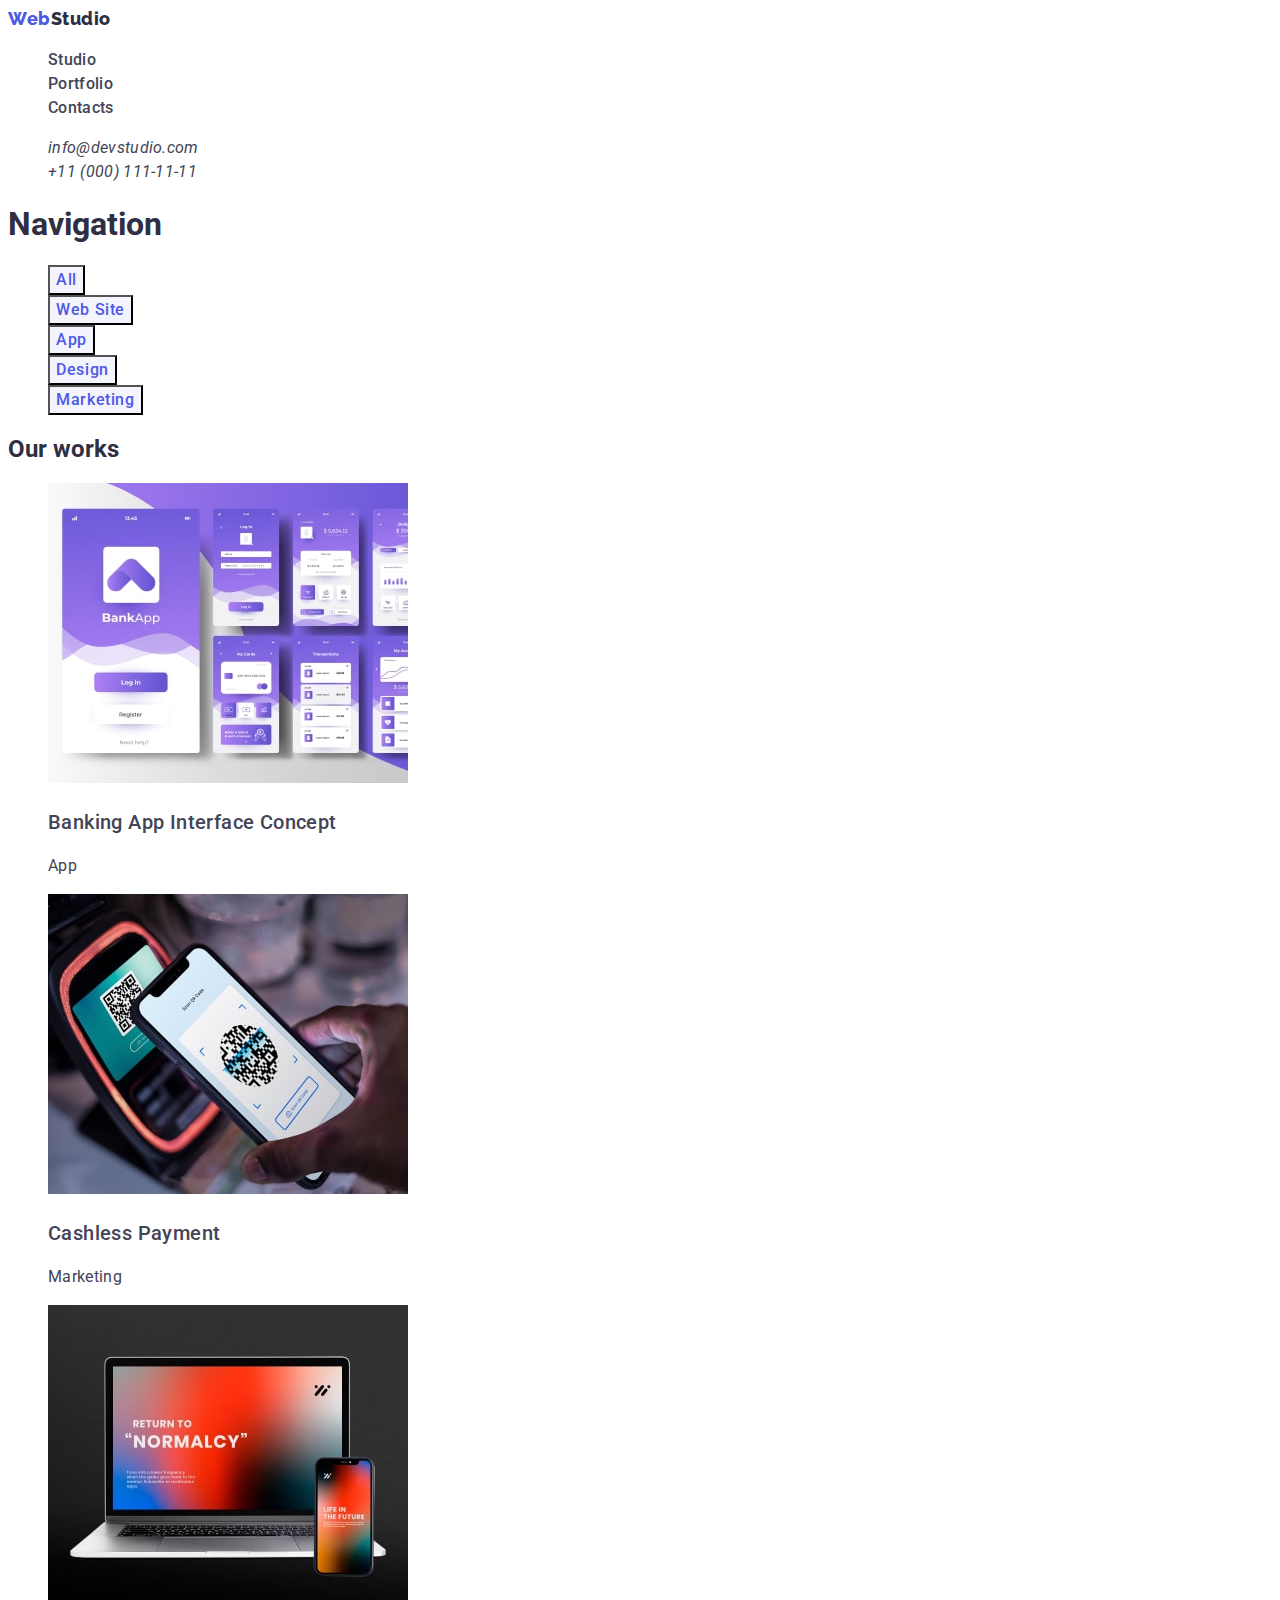
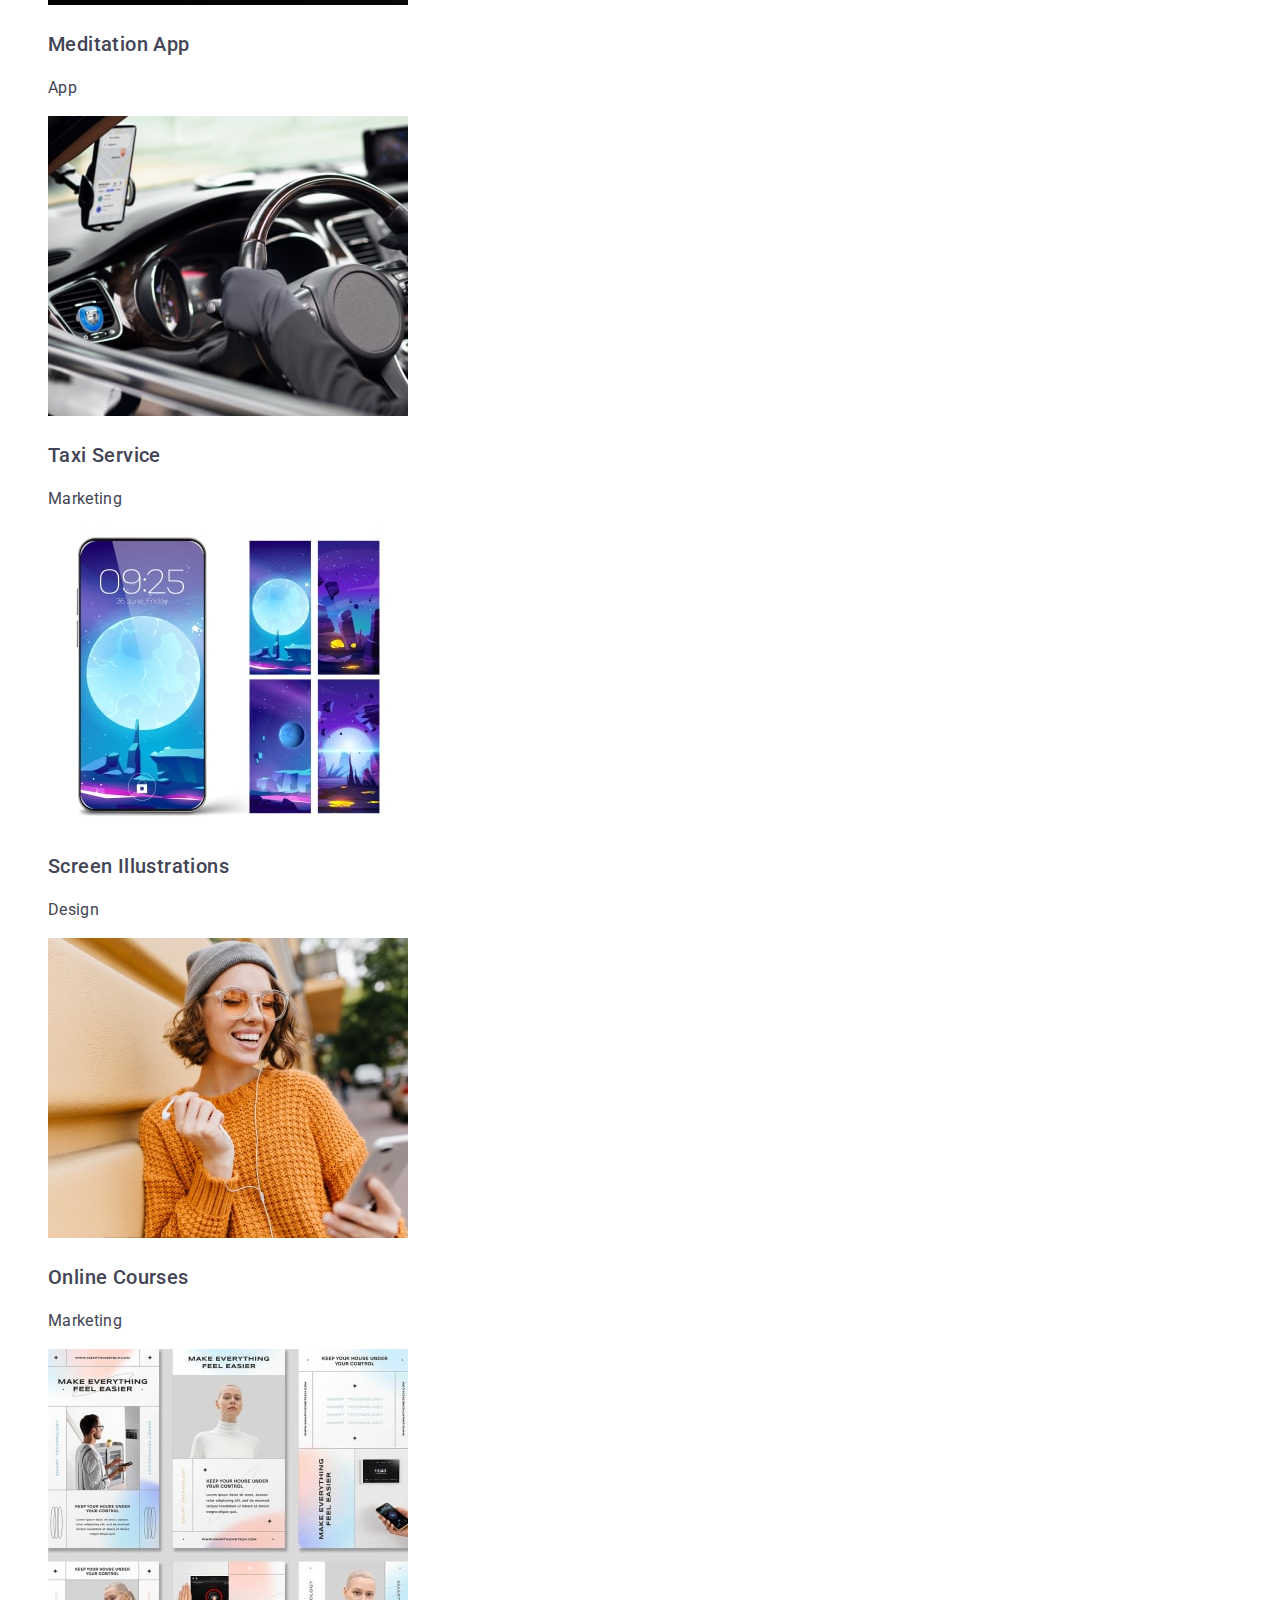
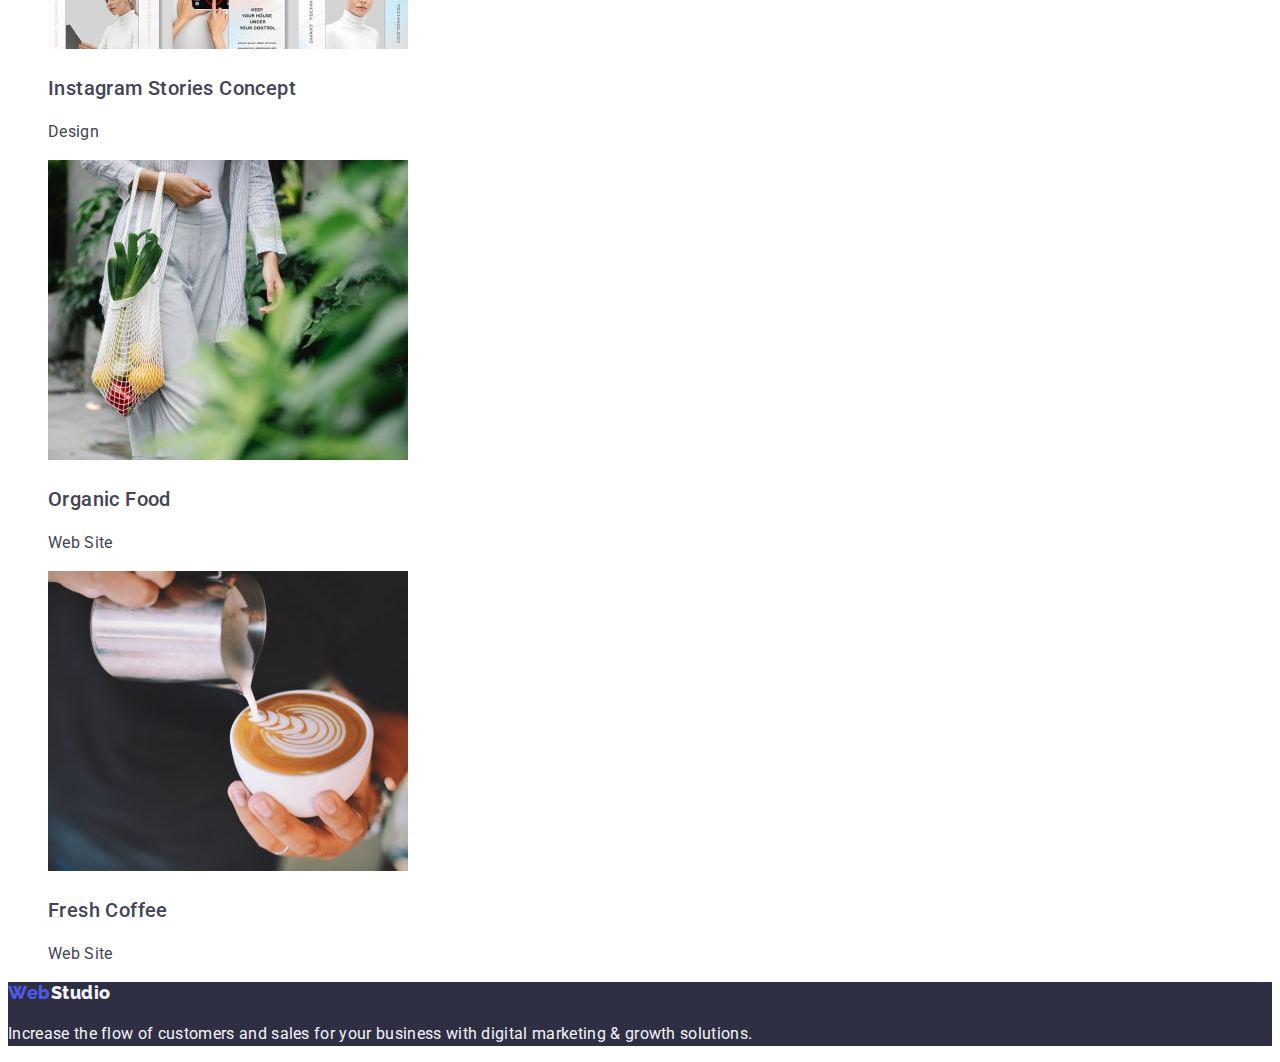
==== portfolio.html @ 4e89dd67 "final" ====
<!DOCTYPE html>
<html lang="en">
  <head>
    <meta charset="UTF-8" />
    <meta http-equiv="X-UA-Compatible" content="IE=edge" />
    <meta name="viewport" content="width=device-width, initial-scale=1.0" />
    <title>Document</title>
    <link rel="preconnect" href="https://fonts.googleapis.com" />
    <link rel="preconnect" href="https://fonts.gstatic.com" crossorigin />
    <link
      href="https://fonts.googleapis.com/css2?family=Raleway:wght@800&family=Roboto:wght@400;500;700;900&display=swap"
      rel="stylesheet"
    />

    <link rel="stylesheet" href="./css/styles.css" />
  </head>
  <body>
    <header class="header">
      <nav class="header-navigation">
        <a href="./index.html" class="link"
          ><span class="logo-web">Web</span
          ><span class="logo-studio">Studio</span></a
        >
        <ul class="header-menu list">
          <li class="menu-item item">
            <a class="menu-link link" href="index.html">Studio</a>
          </li>
          <li class="menu-item item">
            <a class="menu-link link" href="portfolio.html">Portfolio</a>
          </li>
          <li class="menu-item item">
            <a class="menu-link link" href="">Contacts</a>
          </li>
        </ul>
      </nav>
      <address class="header-information">
        <ul class="list">
          <li class="item">
            <a class="contact-link link" href="mailto:info@devstudio.com"
              >info@devstudio.com</a
            >
          </li>
          <li class="item">
            <a class="contact-link link" href="tel:+110001111111"
              >+11 (000) 111-11-11</a
            >
          </li>
        </ul>
      </address>
    </header>
    <main>
      <section class="heading">
        <h1 class="navigation-title">Navigation</h1>
        <ul class="navigation-list list">
          <li class="navigation-item item">
            <button type="button" class="button">All</button>
          </li>
          <li class="navigation-item item">
            <button type="button" class="button">Web Site</button>
          </li>
          <li class="navigation-item item">
            <button type="button" class="button">App</button>
          </li>
          <li class="navigation-item item">
            <button type="button" class="button">Design</button>
          </li>
          <li class="navigation-item item">
            <button type="button" class="button">Marketing</button>
          </li>
        </ul>
        <h2>Our works</h2>
        <ul class="navigation-list list">
          <li class="item">
            <a href="#" class="link">
              <img
                src="./images/portfolio1.jpg"
                alt="portfolio"
                width="360"
                height="300"
              />
              <h3 class="navigation-subtitle subtitle">
                Banking App Interface Concept
              </h3>
              <p class="navigation-text text">App</p>
            </a>
          </li>
          <li class="item">
            <a href="#" class="link"
              ><img
                src="./images/portfolio2.jpg"
                alt="portfolio"
                width="360"
                height="300"
              />
              <h3 class="navigation-subtitle subtitle">Cashless Payment</h3>
              <p class="navigation-text text">Marketing</p></a
            >
          </li>
          <li class="item">
            <a class="link" href="#"
              ><img
                src="./images/portfolio3.jpg"
                alt="portfolio"
                width="360"
                height="300"
              />
              <h3 class="navigation-subtitle subtitle">Meditation App</h3>
              <p class="navigation-text text">App</p></a
            >
          </li>
          <li class="item">
            <a href="#" class="link"
              ><img
                src="./images/portfolio4.jpg"
                alt="portfolio"
                width="360"
                height="300"
              />
              <h3 class="navigation-subtitle subtitle">Taxi Service</h3>
              <p class="navigation-text text">Marketing</p></a
            >
          </li>
          <li class="item">
            <a href="#" class="link"
              ><img
                src="./images/portfolio5.jpg"
                alt="portfolio"
                width="360"
                height="300"
              />
              <h3 class="navigation-subtitle subtitle">Screen Illustrations</h3>
              <p class="navigation-text text">Design</p></a
            >
          </li>
          <li class="item">
            <a href="#" class="link"
              ><img
                src="./images/portfolio6.jpg"
                alt="portfolio"
                width="360"
                height="300"
              />
              <h3 class="navigation-subtitle subtitle">Online Courses</h3>
              <p class="navigation-text text">Marketing</p></a
            >
          </li>
          <li class="item">
            <a href="#" class="link"
              ><img
                src="./images/portfolio7.jpg"
                alt="portfolio"
                width="360"
                height="300"
              />
              <h3 class="navigation-subtitle subtitle">
                Instagram Stories Concept
              </h3>
              <p class="navigation-text text">Design</p></a
            >
          </li>
          <li class="item">
            <a href="#" class="link"
              ><img
                src="./images/portfolio8.jpg"
                alt="portfolio"
                width="360"
                height="300"
              />
              <h3 class="navigation-subtitle subtitle">Organic Food</h3>
              <p class="navigation-text text">Web Site</p></a
            >
          </li>
          <li class="item">
            <a href="#" class="link"
              ><img
                src="./images/portfolio9.jpg"
                alt="portfolio"
                width="360"
                height="300"
              />
              <h3 class="navigation-subtitle subtitle">Fresh Coffee</h3>
              <p class="navigation-text text">Web Site</p></a
            >
          </li>
        </ul>
      </section>
    </main>
    <footer class="footer">
      <a href="./index.html" class="link"
        ><span class="logo-web">Web</span
        ><span class="logo-studio studio">Studio</span></a
      >
      <p class="footer-text text">
        Increase the flow of customers and sales for your business with digital
        marketing & growth solutions.
      </p>
    </footer>
  </body>
</html>
---- css/styles.css ----
:root {
  --primary-brand: #4d5ae5;
  --pressed-state: #404bbf;
  --dark: #2e2f42;
  --success: #31d0aa;
  --text: #434455;
  --subtle-text: #8e8f99;
  --accent: #e7e9fc;
  --light: #f4f4fd;
  --modal-overlay: rgba(46, 47, 66, 0.4);
  --hero-background: rgba(46, 47, 66, 0.7);
  --white-background: #ffffff;
  --modal-background: #fcfcfc;
}

.list {
  list-style: none;
}

.link {
  line-height: 1.5;
  letter-spacing: 0.02em;
  color: var(--text);
  text-decoration: none;
}

/*------------------ body -------------*/
body {
  font-family: "Roboto", "Helvetica Neue", "Verdana", "Tahoma", sans-serif;
  font-size: 16px;
  color: var(--dark);
}

/*------------------ HEADER -------------*/

.logo-web {
  font-family: "Raleway";
  font-weight: 800;
  font-size: 18px;
  line-height: 1.17;
  letter-spacing: 0.03em;
  text-decoration: none;
  color: var(--primary-brand);
}
.logo-studio {
  font-family: "Raleway";
  font-weight: 800;
  font-size: 18px;
  line-height: 1.17;
  letter-spacing: 0.03em;
  text-decoration: none;
  color: var(--dark);
}
.menu-link {
  font-weight: 500;
  line-height: 1.5;
  letter-spacing: 0.02em;
}

.menu-link:hover,
.menu-link:focus,
.contact-link:hover,
.contact-link:focus {
  color: var(--pressed-state);
}

/*---------------- hero -----------------*/
.hero {
  background: var(--dark);
}

.hero-title {
  font-weight: 700;
  font-size: 56px;
  line-height: 1.07;
  text-align: center;
  letter-spacing: 0.02em;
  color: var(--white-background);
}
.hero-button {
  font-family: inherit;
  font-style: normal;
  font-weight: 500;
  font-size: 16px;
  line-height: 1.5;
  letter-spacing: 0.04em;
  color: var(--white-background);
  background: var(--primary-brand);
  cursor: pointer;
}
/* title */
.title {
  font-weight: 700;
  font-size: 36px;
  line-height: 1.11;
  text-align: center;
  letter-spacing: 0.02em;
  text-transform: capitalize;
}

/* subtitle */
.subtitle {
  font-weight: 500;
  font-size: 20px;
  line-height: 1.2;
  letter-spacing: 0.02em;
}
.text {
  line-height: 1.5;
  letter-spacing: 0.02em;
  color: var(--text);
}

/* -------------------Our-Team--------------- */
.team {
  background: var(--light);
}

/* ---------------Button--------------------- */
.button {
  font-family: inherit;
  font-style: normal;
  font-weight: 500;
  font-size: 16px;
  line-height: 1.5;
  align-items: center;
  text-align: center;
  letter-spacing: 0.04em;
  color: #4d5ae5;
  background: var(--light);
  cursor: pointer;
}

.button:hover,
.button:focus {
  color: var(--white-background);
  background: var(--pressed-state);
}

/* -------------Footer------------------------- */
.footer {
  background: var(--dark);
}
.studio {
  color: var(--light);
}
.footer-text {
  color: var(--light);
}
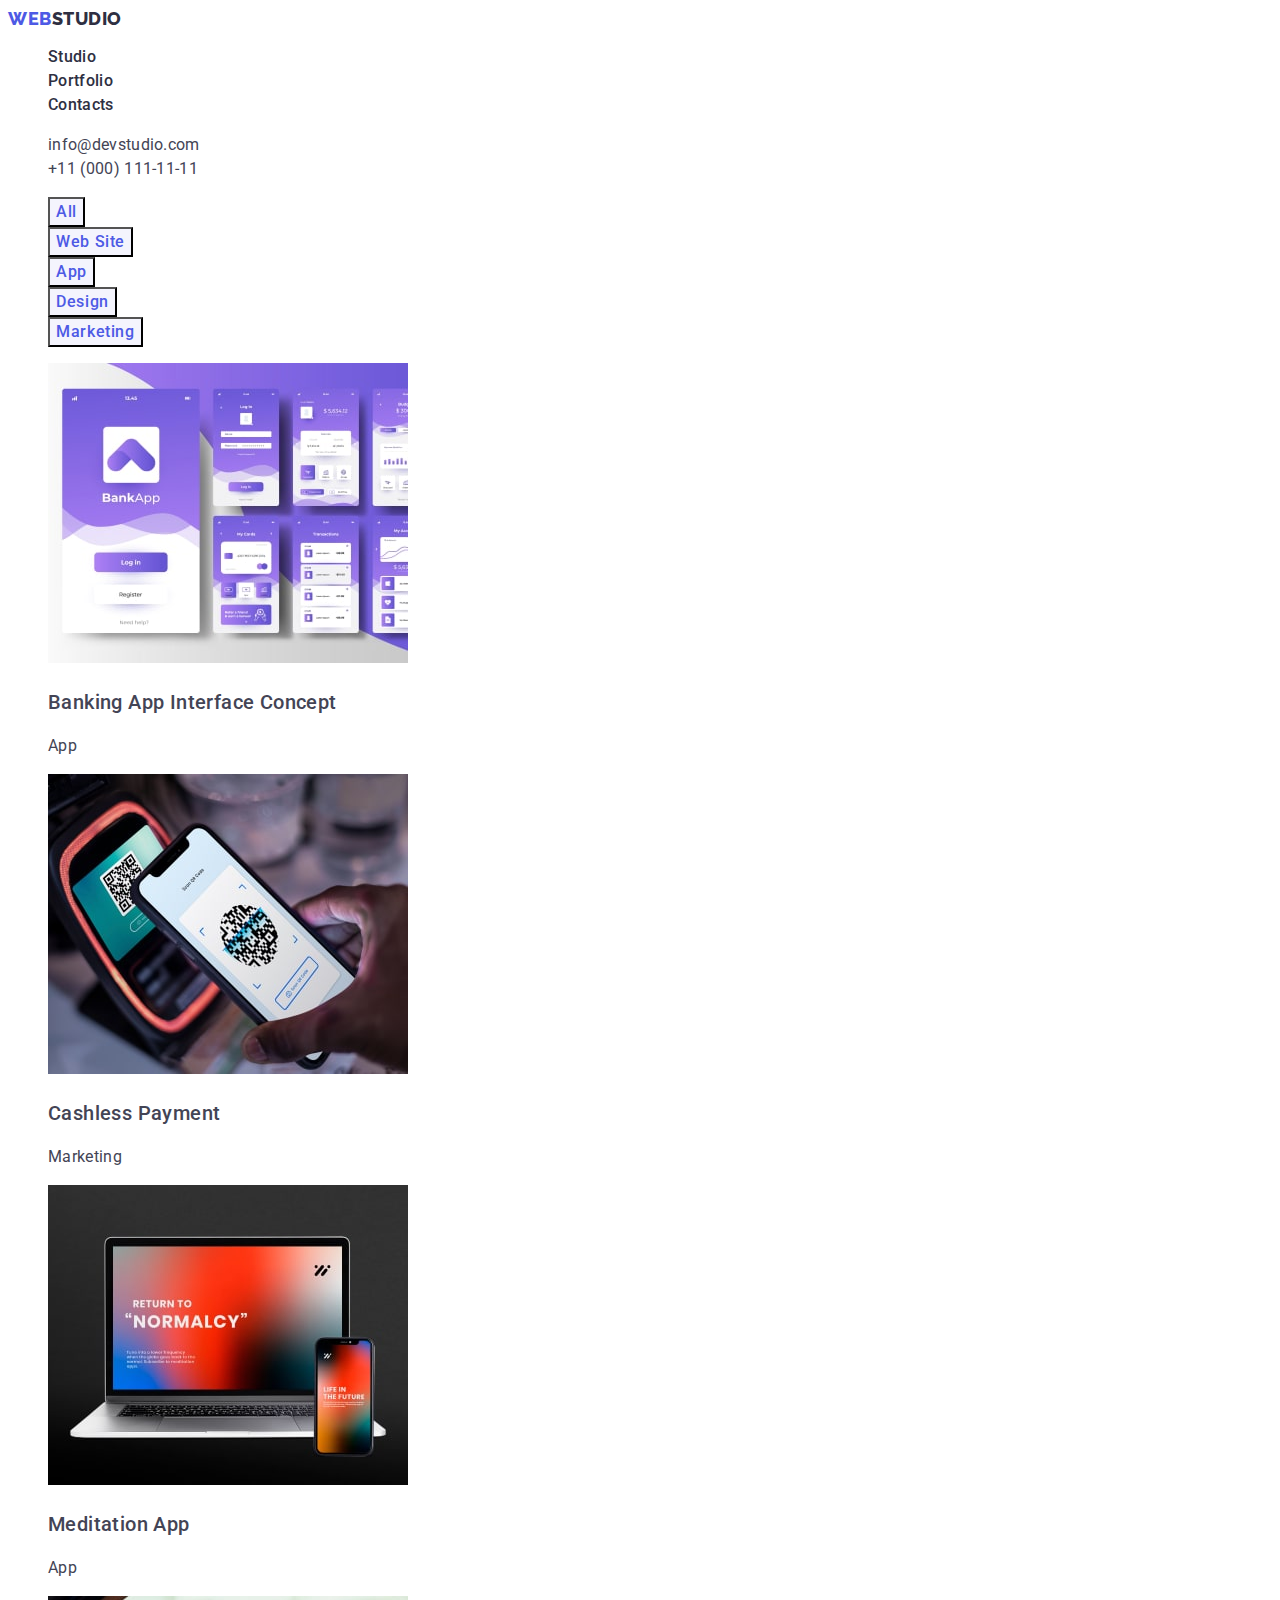
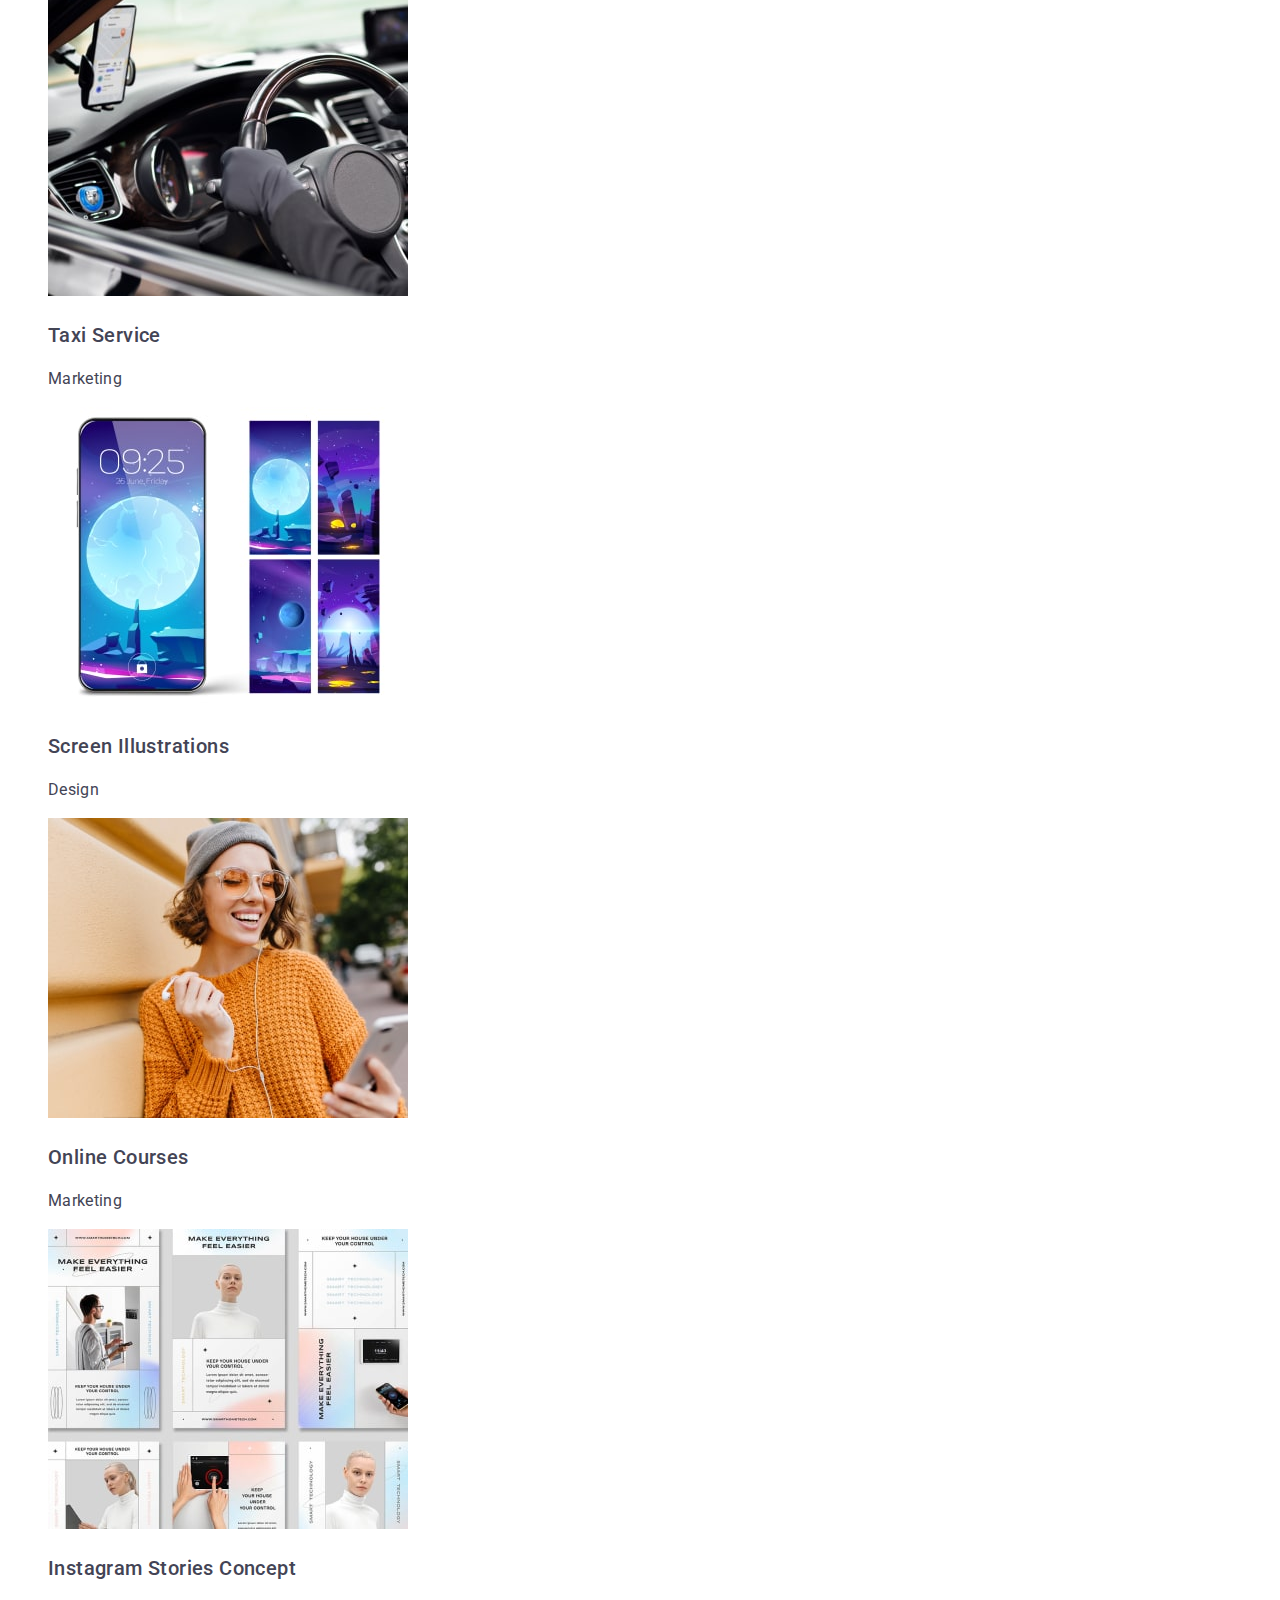
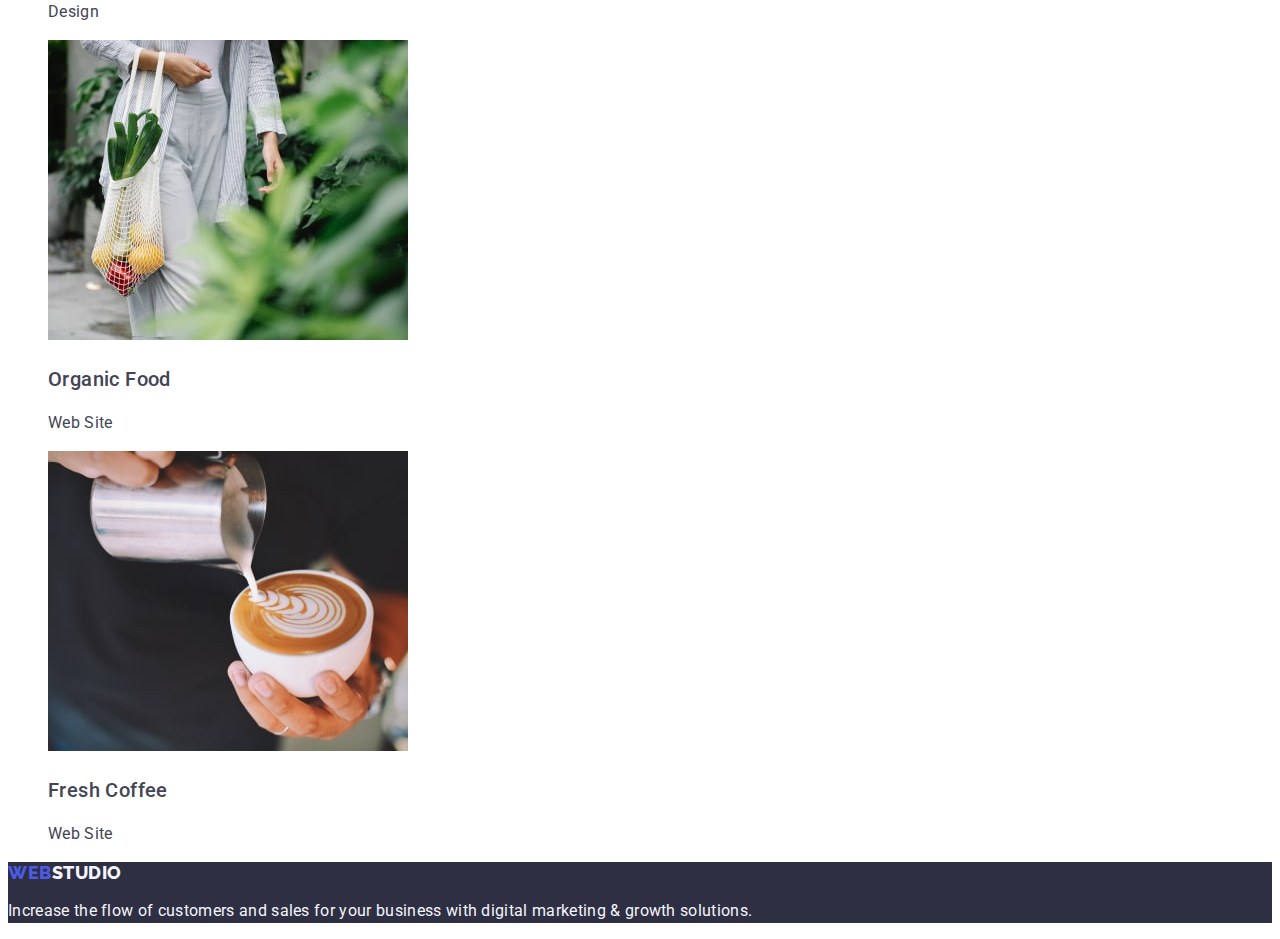
==== commit 462c48d4: "after review" ====
--- a/portfolio.html
+++ b/portfolio.html
@@ -17,16 +17,15 @@
   <body>
     <header class="header">
       <nav class="header-navigation">
-        <a href="./index.html" class="link"
-          ><span class="logo-web">Web</span
-          ><span class="logo-studio">Studio</span></a
+        <a class="logo-web link" href="./index.html"
+          >Web<span class="logo-studio">Studio</span></a
         >
         <ul class="header-menu list">
           <li class="menu-item item">
-            <a class="menu-link link" href="index.html">Studio</a>
+            <a class="menu-link link" href="./index.html">Studio</a>
           </li>
           <li class="menu-item item">
-            <a class="menu-link link" href="portfolio.html">Portfolio</a>
+            <a class="menu-link link" href="./portfolio.html">Portfolio</a>
           </li>
           <li class="menu-item item">
             <a class="menu-link link" href="">Contacts</a>
@@ -50,26 +49,31 @@
     </header>
     <main>
       <section class="heading">
-        <h1 class="navigation-title">Navigation</h1>
-        <ul class="navigation-list list">
-          <li class="navigation-item item">
-            <button type="button" class="button">All</button>
-          </li>
-          <li class="navigation-item item">
-            <button type="button" class="button">Web Site</button>
-          </li>
-          <li class="navigation-item item">
-            <button type="button" class="button">App</button>
-          </li>
-          <li class="navigation-item item">
-            <button type="button" class="button">Design</button>
-          </li>
-          <li class="navigation-item item">
-            <button type="button" class="button">Marketing</button>
-          </li>
-        </ul>
-        <h2>Our works</h2>
-        <ul class="navigation-list list">
+        <h1 hidden class="portfolio-title">Navigation</h1>
+        <ul class="portfolio-list list">
+          <li class="portfolio-item item">
+            <button type="button" class="portfolio-button button">All</button>
+          </li>
+          <li class="portfolio-item item">
+            <button type="button" class="portfolio-button button">
+              Web Site
+            </button>
+          </li>
+          <li class="portfolio-item item">
+            <button type="button" class="portfolio-button button">App</button>
+          </li>
+          <li class="portfolio-item item">
+            <button type="button" class="portfolio-button button">
+              Design
+            </button>
+          </li>
+          <li class="portfolio-item item">
+            <button type="button" class="portfolio-button button">
+              Marketing
+            </button>
+          </li>
+        </ul>
+        <ul class="portfolio-list list">
           <li class="item">
             <a href="#" class="link">
               <img
@@ -78,10 +82,10 @@
                 width="360"
                 height="300"
               />
-              <h3 class="navigation-subtitle subtitle">
+              <h3 class="portfolio-subtitle subtitle">
                 Banking App Interface Concept
               </h3>
-              <p class="navigation-text text">App</p>
+              <p class="portfolio-text text">App</p>
             </a>
           </li>
           <li class="item">
@@ -92,8 +96,8 @@
                 width="360"
                 height="300"
               />
-              <h3 class="navigation-subtitle subtitle">Cashless Payment</h3>
-              <p class="navigation-text text">Marketing</p></a
+              <h3 class="portfolio-subtitle subtitle">Cashless Payment</h3>
+              <p class="portfolio-text text">Marketing</p></a
             >
           </li>
           <li class="item">
@@ -104,8 +108,8 @@
                 width="360"
                 height="300"
               />
-              <h3 class="navigation-subtitle subtitle">Meditation App</h3>
-              <p class="navigation-text text">App</p></a
+              <h3 class="portfolio-subtitle subtitle">Meditation App</h3>
+              <p class="portfolio-text text">App</p></a
             >
           </li>
           <li class="item">
@@ -116,8 +120,8 @@
                 width="360"
                 height="300"
               />
-              <h3 class="navigation-subtitle subtitle">Taxi Service</h3>
-              <p class="navigation-text text">Marketing</p></a
+              <h3 class="portfolio-subtitle subtitle">Taxi Service</h3>
+              <p class="portfolio-text text">Marketing</p></a
             >
           </li>
           <li class="item">
@@ -128,8 +132,8 @@
                 width="360"
                 height="300"
               />
-              <h3 class="navigation-subtitle subtitle">Screen Illustrations</h3>
-              <p class="navigation-text text">Design</p></a
+              <h3 class="portfolio-subtitle subtitle">Screen Illustrations</h3>
+              <p class="portfolio-text text">Design</p></a
             >
           </li>
           <li class="item">
@@ -140,8 +144,8 @@
                 width="360"
                 height="300"
               />
-              <h3 class="navigation-subtitle subtitle">Online Courses</h3>
-              <p class="navigation-text text">Marketing</p></a
+              <h3 class="portfolio-subtitle subtitle">Online Courses</h3>
+              <p class="portfolio-text text">Marketing</p></a
             >
           </li>
           <li class="item">
@@ -152,10 +156,10 @@
                 width="360"
                 height="300"
               />
-              <h3 class="navigation-subtitle subtitle">
+              <h3 class="portfolio-subtitle subtitle">
                 Instagram Stories Concept
               </h3>
-              <p class="navigation-text text">Design</p></a
+              <p class="portfolio-text text">Design</p></a
             >
           </li>
           <li class="item">
@@ -166,8 +170,8 @@
                 width="360"
                 height="300"
               />
-              <h3 class="navigation-subtitle subtitle">Organic Food</h3>
-              <p class="navigation-text text">Web Site</p></a
+              <h3 class="portfolio-subtitle subtitle">Organic Food</h3>
+              <p class="portfolio-text text">Web Site</p></a
             >
           </li>
           <li class="item">
@@ -178,17 +182,16 @@
                 width="360"
                 height="300"
               />
-              <h3 class="navigation-subtitle subtitle">Fresh Coffee</h3>
-              <p class="navigation-text text">Web Site</p></a
+              <h3 class="portfolio-subtitle subtitle">Fresh Coffee</h3>
+              <p class="portfolio-text text">Web Site</p></a
             >
           </li>
         </ul>
       </section>
     </main>
     <footer class="footer">
-      <a href="./index.html" class="link"
-        ><span class="logo-web">Web</span
-        ><span class="logo-studio studio">Studio</span></a
+      <a class="logo-web link" href="./index.html"
+        >Web<span class="logo-studio studio">Studio</span></a
       >
       <p class="footer-text text">
         Increase the flow of customers and sales for your business with digital
--- a/css/styles.css
+++ b/css/styles.css
@@ -26,35 +26,35 @@
 
 /*------------------ body -------------*/
 body {
-  font-family: "Roboto", "Helvetica Neue", "Verdana", "Tahoma", sans-serif;
+  font-family: "Roboto", sans-serif;
   font-size: 16px;
-  color: var(--dark);
+  color: var(--text);
+  background-color: var(--white-background);
 }
 
 /*------------------ HEADER -------------*/
 
 .logo-web {
-  font-family: "Raleway";
+  font-family: "Raleway", sans-serif;
   font-weight: 800;
   font-size: 18px;
   line-height: 1.17;
   letter-spacing: 0.03em;
   text-decoration: none;
+  text-transform: uppercase;
   color: var(--primary-brand);
 }
 .logo-studio {
-  font-family: "Raleway";
-  font-weight: 800;
-  font-size: 18px;
-  line-height: 1.17;
-  letter-spacing: 0.03em;
-  text-decoration: none;
   color: var(--dark);
 }
 .menu-link {
   font-weight: 500;
   line-height: 1.5;
   letter-spacing: 0.02em;
+  color: var(--dark);
+}
+.contact-link {
+  font-style: normal;
 }
 
 .menu-link:hover,
@@ -77,8 +77,8 @@
   letter-spacing: 0.02em;
   color: var(--white-background);
 }
-.hero-button {
-  font-family: inherit;
+.button {
+  font-family: "Roboto", sans-serif;
   font-style: normal;
   font-weight: 500;
   font-size: 16px;
@@ -88,6 +88,16 @@
   background: var(--primary-brand);
   cursor: pointer;
 }
+
+.portfolio-button {
+  background: var(--light);
+  color: var(--primary-brand);
+}
+.button:hover,
+.button:focus {
+  background: var(--pressed-state);
+}
+
 /* title */
 .title {
   font-weight: 700;
@@ -99,11 +109,15 @@
 }
 
 /* subtitle */
+
 .subtitle {
   font-weight: 500;
   font-size: 20px;
   line-height: 1.2;
   letter-spacing: 0.02em;
+}
+.team-item {
+  background-color: var(--white-background);
 }
 .text {
   line-height: 1.5;
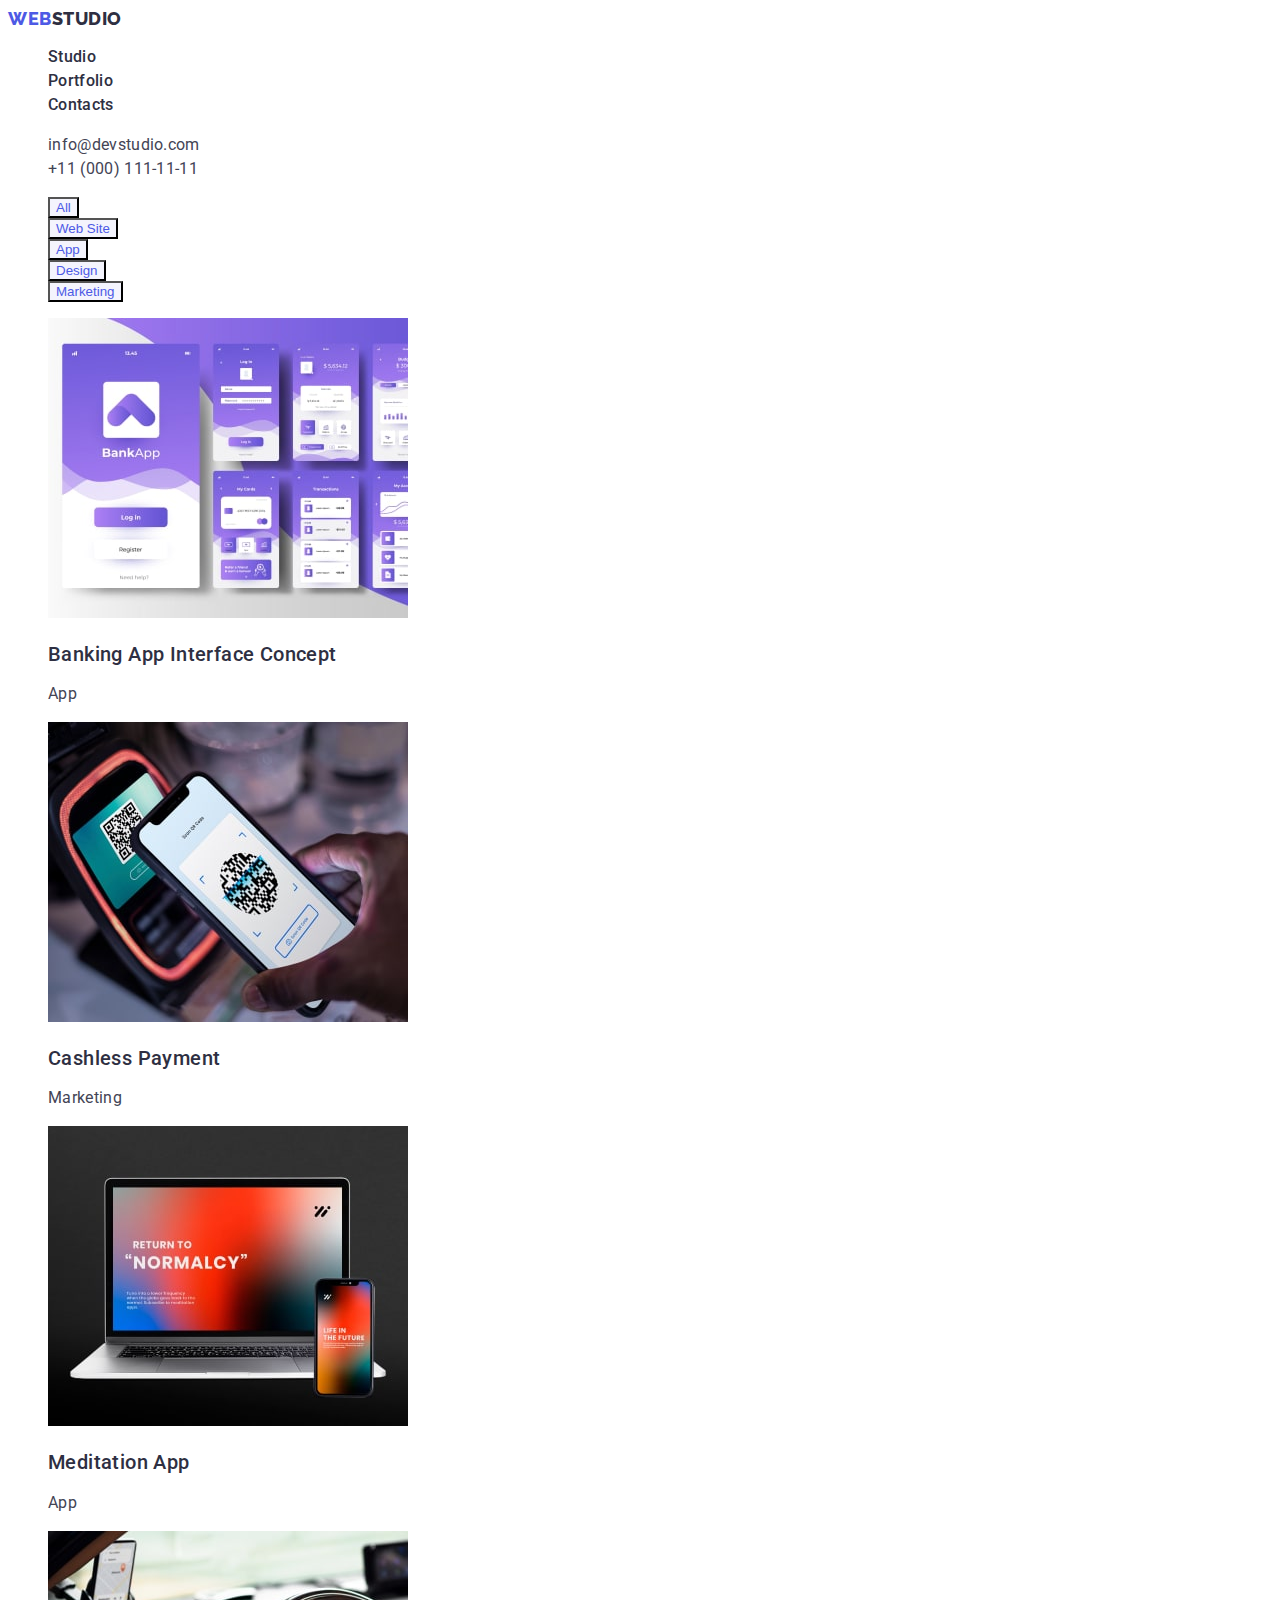
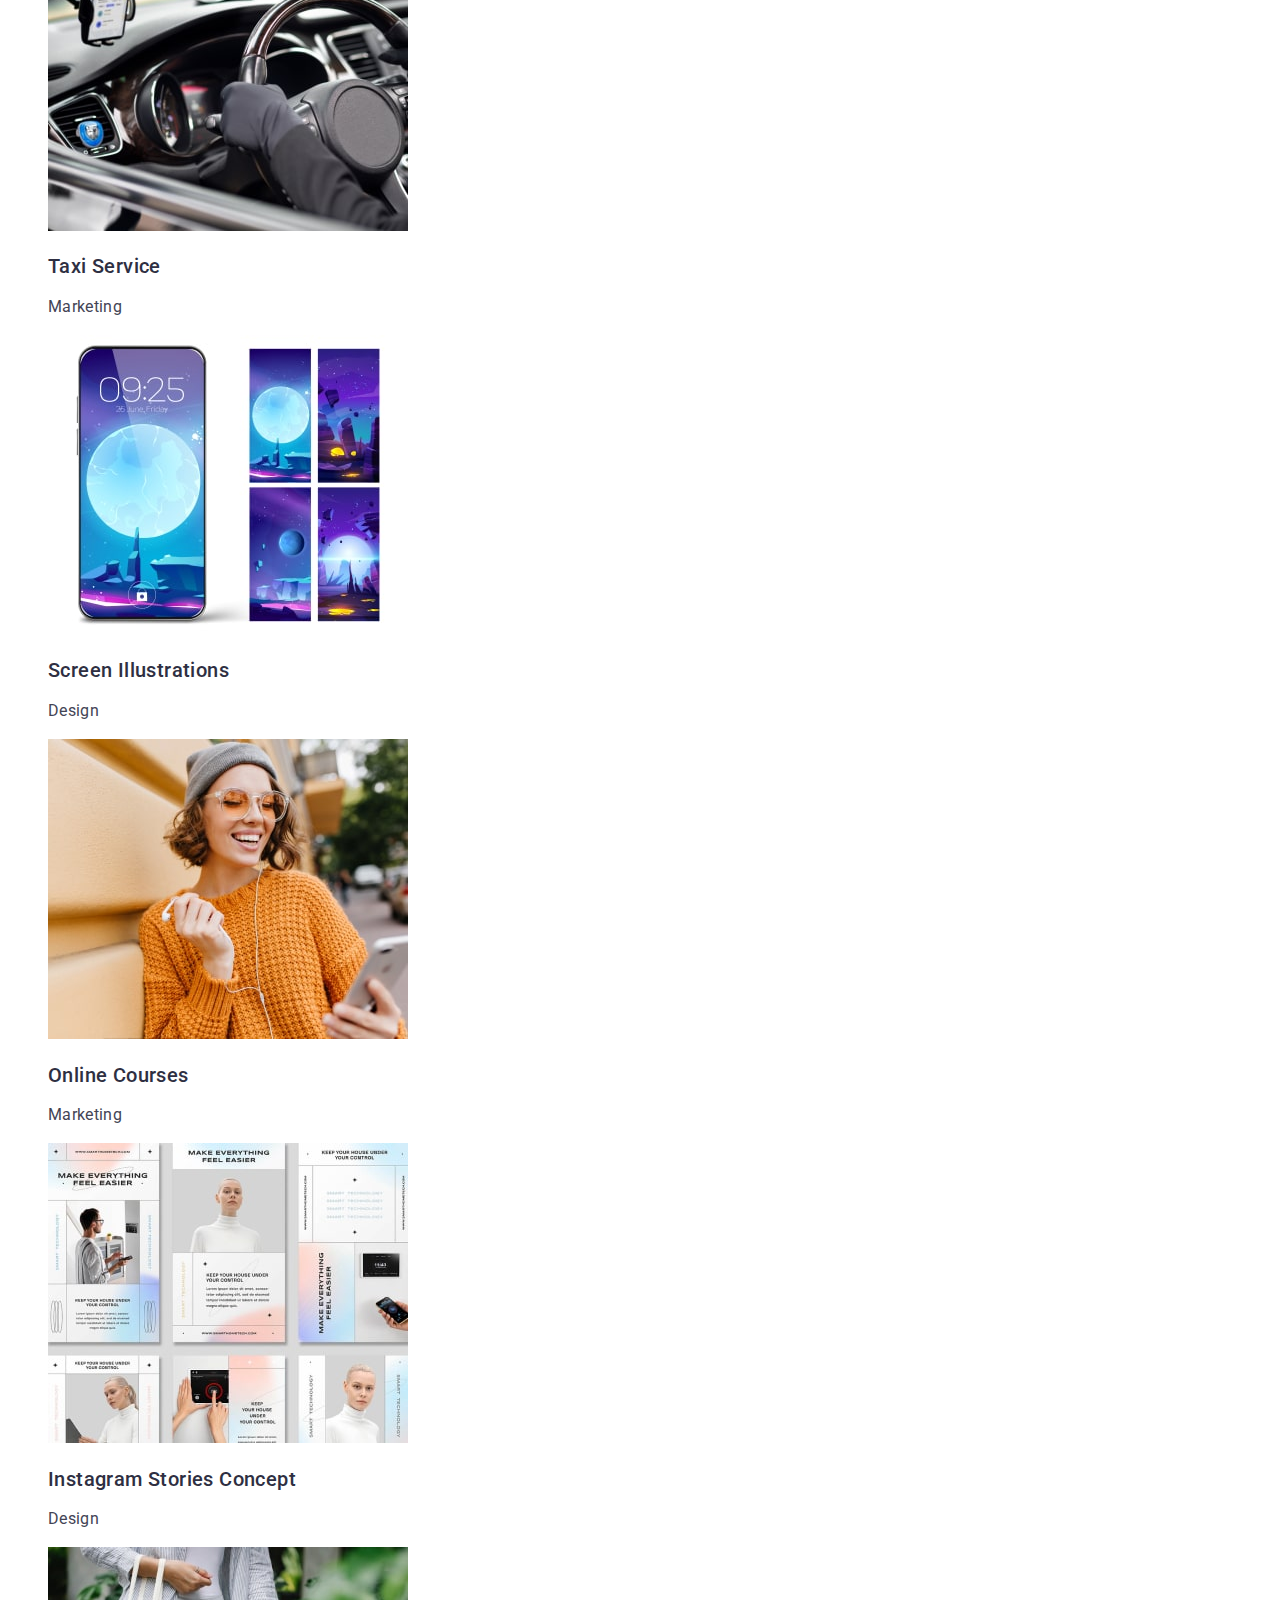
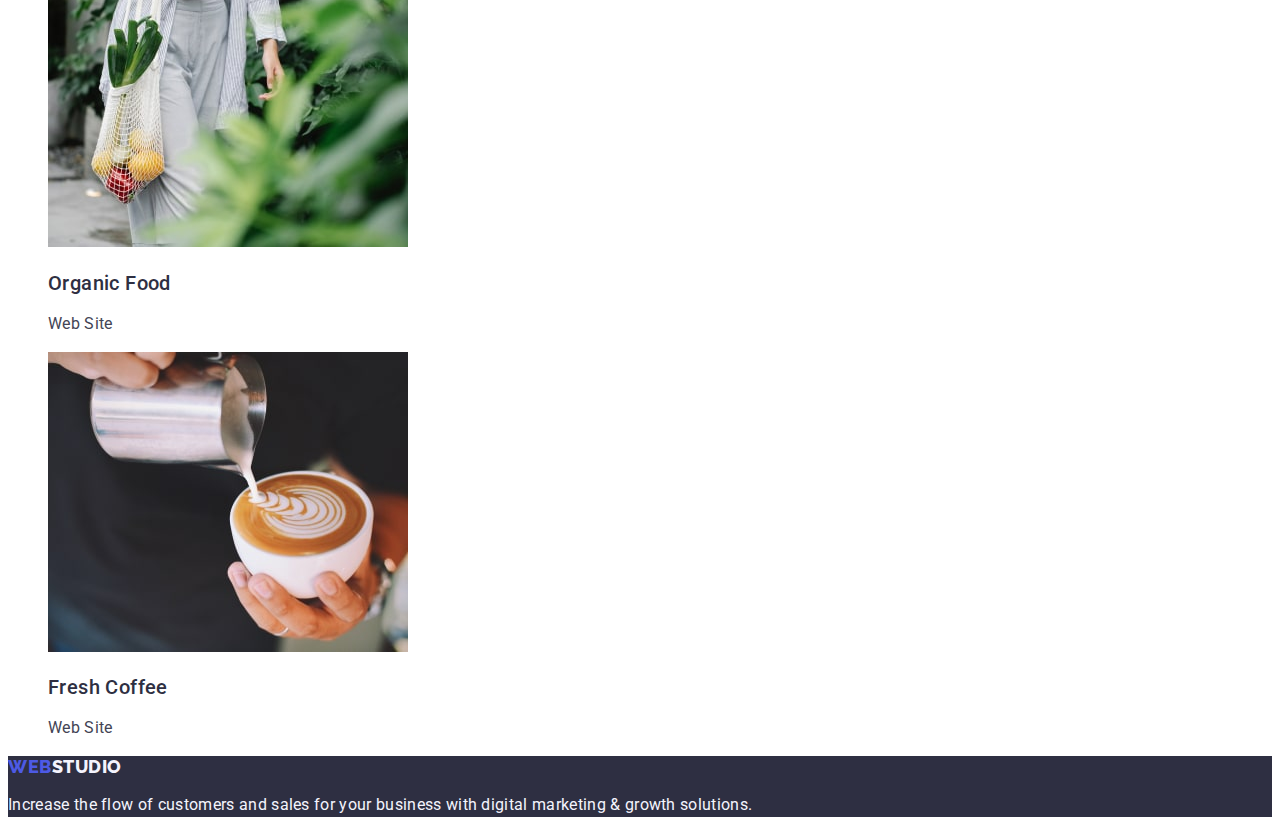
==== commit 05464956: "after after review" ====
--- a/portfolio.html
+++ b/portfolio.html
@@ -82,9 +82,9 @@
                 width="360"
                 height="300"
               />
-              <h3 class="portfolio-subtitle subtitle">
+              <h2 class="portfolio-subtitle subtitle">
                 Banking App Interface Concept
-              </h3>
+              </h2>
               <p class="portfolio-text text">App</p>
             </a>
           </li>
@@ -96,7 +96,7 @@
                 width="360"
                 height="300"
               />
-              <h3 class="portfolio-subtitle subtitle">Cashless Payment</h3>
+              <h2 class="portfolio-subtitle subtitle">Cashless Payment</h2>
               <p class="portfolio-text text">Marketing</p></a
             >
           </li>
@@ -108,7 +108,7 @@
                 width="360"
                 height="300"
               />
-              <h3 class="portfolio-subtitle subtitle">Meditation App</h3>
+              <h2 class="portfolio-subtitle subtitle">Meditation App</h2>
               <p class="portfolio-text text">App</p></a
             >
           </li>
@@ -120,7 +120,7 @@
                 width="360"
                 height="300"
               />
-              <h3 class="portfolio-subtitle subtitle">Taxi Service</h3>
+              <h2 class="portfolio-subtitle subtitle">Taxi Service</h2>
               <p class="portfolio-text text">Marketing</p></a
             >
           </li>
@@ -132,7 +132,7 @@
                 width="360"
                 height="300"
               />
-              <h3 class="portfolio-subtitle subtitle">Screen Illustrations</h3>
+              <h2 class="portfolio-subtitle subtitle">Screen Illustrations</h2>
               <p class="portfolio-text text">Design</p></a
             >
           </li>
@@ -144,7 +144,7 @@
                 width="360"
                 height="300"
               />
-              <h3 class="portfolio-subtitle subtitle">Online Courses</h3>
+              <h2 class="portfolio-subtitle subtitle">Online Courses</h2>
               <p class="portfolio-text text">Marketing</p></a
             >
           </li>
@@ -156,9 +156,9 @@
                 width="360"
                 height="300"
               />
-              <h3 class="portfolio-subtitle subtitle">
+              <h2 class="portfolio-subtitle subtitle">
                 Instagram Stories Concept
-              </h3>
+              </h2>
               <p class="portfolio-text text">Design</p></a
             >
           </li>
@@ -170,7 +170,7 @@
                 width="360"
                 height="300"
               />
-              <h3 class="portfolio-subtitle subtitle">Organic Food</h3>
+              <h2 class="portfolio-subtitle subtitle">Organic Food</h2>
               <p class="portfolio-text text">Web Site</p></a
             >
           </li>
@@ -182,7 +182,7 @@
                 width="360"
                 height="300"
               />
-              <h3 class="portfolio-subtitle subtitle">Fresh Coffee</h3>
+              <h2 class="portfolio-subtitle subtitle">Fresh Coffee</h2>
               <p class="portfolio-text text">Web Site</p></a
             >
           </li>
--- a/css/styles.css
+++ b/css/styles.css
@@ -53,15 +53,16 @@
   letter-spacing: 0.02em;
   color: var(--dark);
 }
-.contact-link {
-  font-style: normal;
-}
 
 .menu-link:hover,
 .menu-link:focus,
 .contact-link:hover,
 .contact-link:focus {
   color: var(--pressed-state);
+}
+
+.header-information {
+  font-style: normal;
 }
 
 /*---------------- hero -----------------*/
@@ -77,7 +78,7 @@
   letter-spacing: 0.02em;
   color: var(--white-background);
 }
-.button {
+.hero-button {
   font-family: "Roboto", sans-serif;
   font-style: normal;
   font-weight: 500;
@@ -106,6 +107,7 @@
   text-align: center;
   letter-spacing: 0.02em;
   text-transform: capitalize;
+  color: var(--dark);
 }
 
 /* subtitle */
@@ -115,6 +117,7 @@
   font-size: 20px;
   line-height: 1.2;
   letter-spacing: 0.02em;
+  color: var(--dark);
 }
 .team-item {
   background-color: var(--white-background);
@@ -131,7 +134,7 @@
 }
 
 /* ---------------Button--------------------- */
-.button {
+/* .button {
   font-family: inherit;
   font-style: normal;
   font-weight: 500;
@@ -143,7 +146,7 @@
   color: #4d5ae5;
   background: var(--light);
   cursor: pointer;
-}
+} */
 
 .button:hover,
 .button:focus {
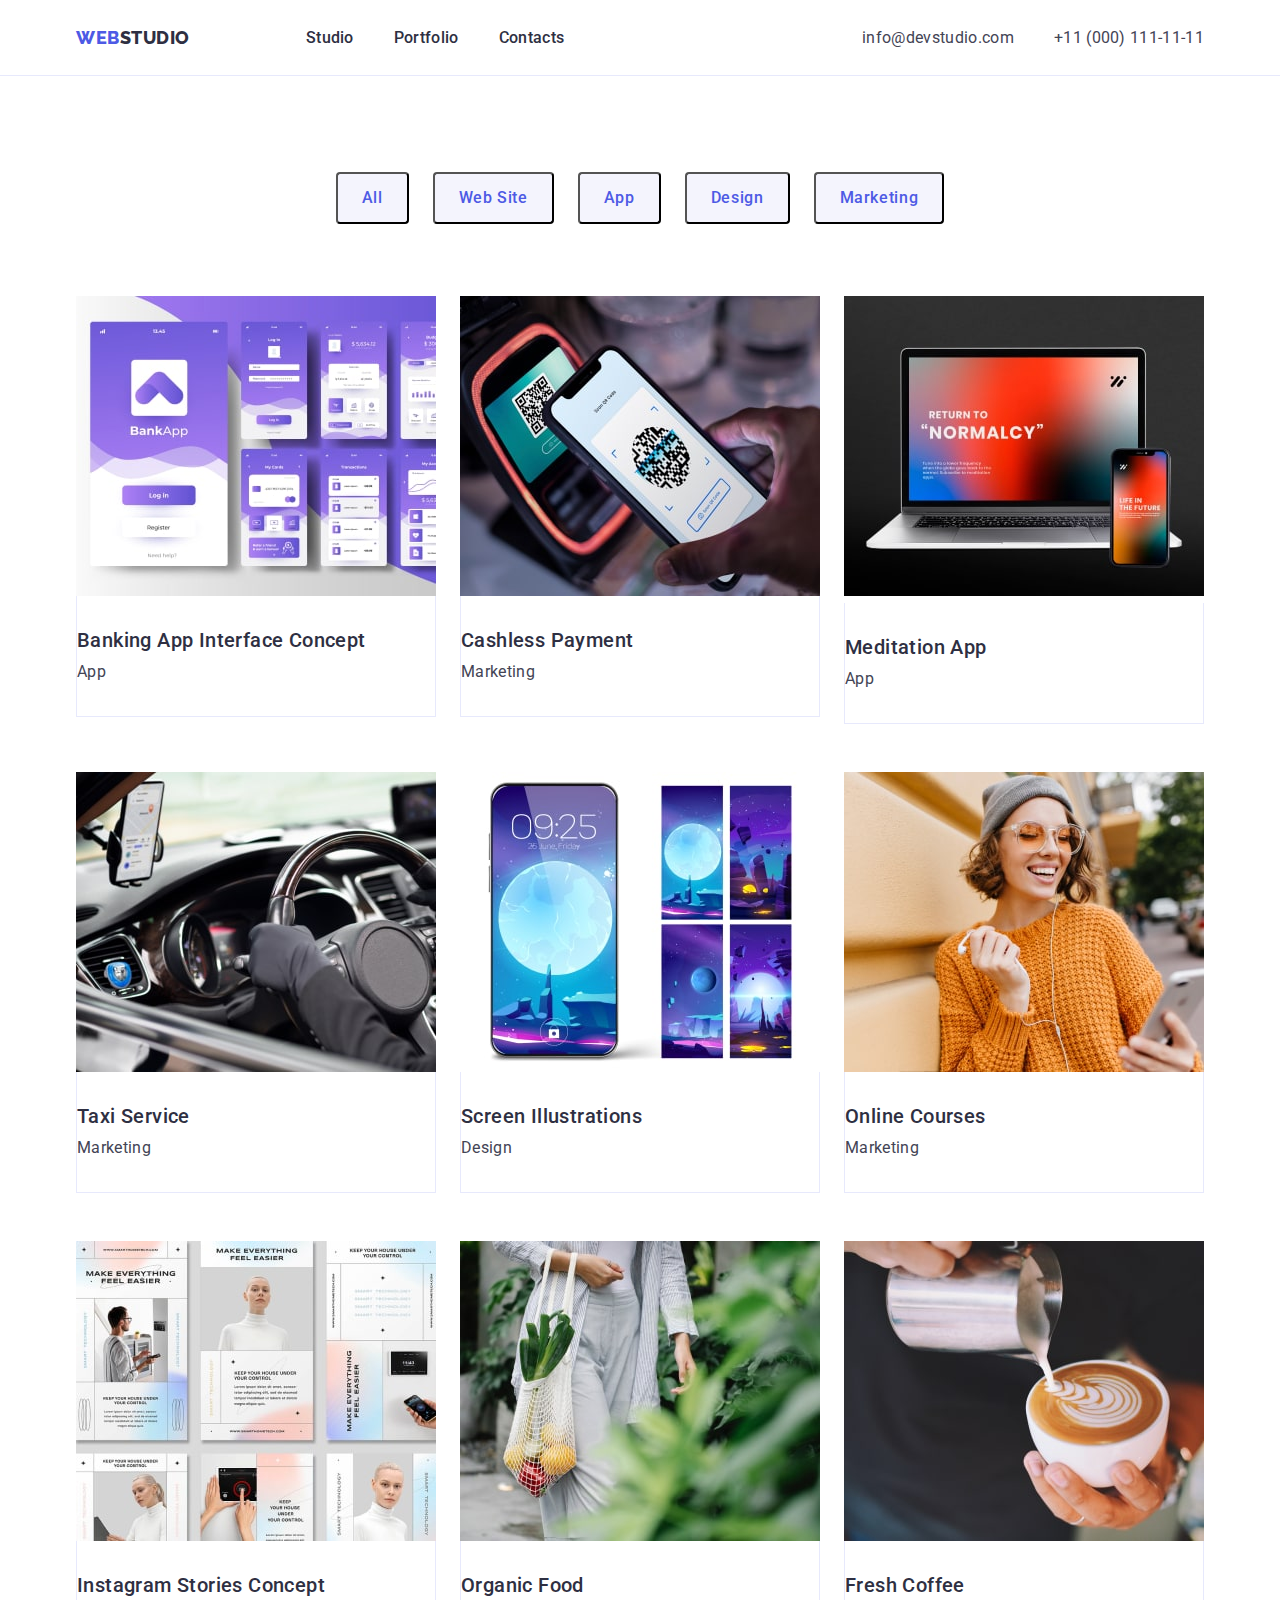
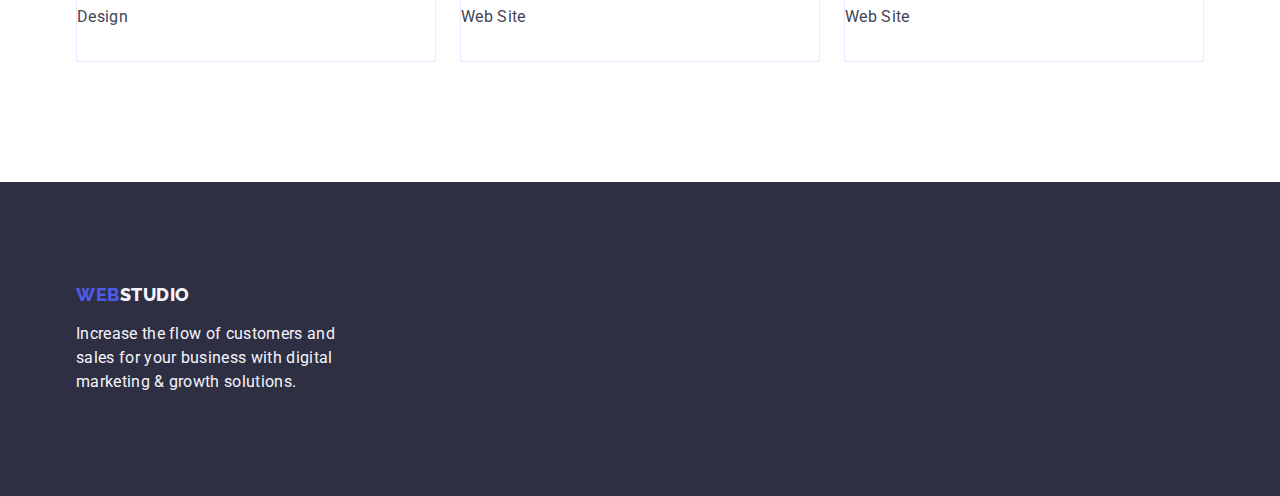
==== commit e0dcbeb1: "marking" ====
--- a/portfolio.html
+++ b/portfolio.html
@@ -11,192 +11,235 @@
       href="https://fonts.googleapis.com/css2?family=Raleway:wght@800&family=Roboto:wght@400;500;700;900&display=swap"
       rel="stylesheet"
     />
-
+    <link
+      rel="stylesheet"
+      href="https://cdnjs.cloudflare.com/ajax/libs/modern-normalize/1.1.0/modern-normalize.min.css"
+    />
     <link rel="stylesheet" href="./css/styles.css" />
   </head>
   <body>
     <header class="header">
-      <nav class="header-navigation">
-        <a class="logo-web link" href="./index.html"
-          >Web<span class="logo-studio">Studio</span></a
-        >
-        <ul class="header-menu list">
-          <li class="menu-item item">
-            <a class="menu-link link" href="./index.html">Studio</a>
-          </li>
-          <li class="menu-item item">
-            <a class="menu-link link" href="./portfolio.html">Portfolio</a>
-          </li>
-          <li class="menu-item item">
-            <a class="menu-link link" href="">Contacts</a>
-          </li>
-        </ul>
-      </nav>
-      <address class="header-information">
-        <ul class="list">
-          <li class="item">
-            <a class="contact-link link" href="mailto:info@devstudio.com"
-              >info@devstudio.com</a
-            >
-          </li>
-          <li class="item">
-            <a class="contact-link link" href="tel:+110001111111"
-              >+11 (000) 111-11-11</a
-            >
-          </li>
-        </ul>
-      </address>
+      <div class="container header-container">
+        <nav class="header-navigation">
+          <a class="logo-web link" href="./index.html"
+            >Web<span class="logo-studio">Studio</span></a
+          >
+          <ul class="header-menu list">
+            <li class="menu-item item">
+              <a class="header-link menu-link link" href="./index.html"
+                >Studio</a
+              >
+            </li>
+            <li class="menu-item item">
+              <a class="header-link menu-link link" href="./portfolio.html"
+                >Portfolio</a
+              >
+            </li>
+            <li class="menu-item item">
+              <a class="header-link menu-link link" href="">Contacts</a>
+            </li>
+          </ul>
+        </nav>
+        <address class="header-information">
+          <ul class="header-information-list list">
+            <li class="item information-item">
+              <a
+                class="header-link contact-link link"
+                href="mailto:info@devstudio.com"
+                >info@devstudio.com</a
+              >
+            </li>
+            <li class="item information-item">
+              <a class="header-link contact-link link" href="tel:+110001111111"
+                >+11 (000) 111-11-11</a
+              >
+            </li>
+          </ul>
+        </address>
+      </div>
     </header>
     <main>
-      <section class="heading">
-        <h1 hidden class="portfolio-title">Navigation</h1>
-        <ul class="portfolio-list list">
-          <li class="portfolio-item item">
-            <button type="button" class="portfolio-button button">All</button>
-          </li>
-          <li class="portfolio-item item">
-            <button type="button" class="portfolio-button button">
-              Web Site
-            </button>
-          </li>
-          <li class="portfolio-item item">
-            <button type="button" class="portfolio-button button">App</button>
-          </li>
-          <li class="portfolio-item item">
-            <button type="button" class="portfolio-button button">
-              Design
-            </button>
-          </li>
-          <li class="portfolio-item item">
-            <button type="button" class="portfolio-button button">
-              Marketing
-            </button>
-          </li>
-        </ul>
-        <ul class="portfolio-list list">
-          <li class="item">
-            <a href="#" class="link">
-              <img
-                src="./images/portfolio1.jpg"
-                alt="portfolio"
-                width="360"
-                height="300"
-              />
-              <h2 class="portfolio-subtitle subtitle">
-                Banking App Interface Concept
-              </h2>
-              <p class="portfolio-text text">App</p>
-            </a>
-          </li>
-          <li class="item">
-            <a href="#" class="link"
-              ><img
-                src="./images/portfolio2.jpg"
-                alt="portfolio"
-                width="360"
-                height="300"
-              />
-              <h2 class="portfolio-subtitle subtitle">Cashless Payment</h2>
-              <p class="portfolio-text text">Marketing</p></a
-            >
-          </li>
-          <li class="item">
-            <a class="link" href="#"
-              ><img
-                src="./images/portfolio3.jpg"
-                alt="portfolio"
-                width="360"
-                height="300"
-              />
-              <h2 class="portfolio-subtitle subtitle">Meditation App</h2>
-              <p class="portfolio-text text">App</p></a
-            >
-          </li>
-          <li class="item">
-            <a href="#" class="link"
-              ><img
-                src="./images/portfolio4.jpg"
-                alt="portfolio"
-                width="360"
-                height="300"
-              />
-              <h2 class="portfolio-subtitle subtitle">Taxi Service</h2>
-              <p class="portfolio-text text">Marketing</p></a
-            >
-          </li>
-          <li class="item">
-            <a href="#" class="link"
-              ><img
-                src="./images/portfolio5.jpg"
-                alt="portfolio"
-                width="360"
-                height="300"
-              />
-              <h2 class="portfolio-subtitle subtitle">Screen Illustrations</h2>
-              <p class="portfolio-text text">Design</p></a
-            >
-          </li>
-          <li class="item">
-            <a href="#" class="link"
-              ><img
-                src="./images/portfolio6.jpg"
-                alt="portfolio"
-                width="360"
-                height="300"
-              />
-              <h2 class="portfolio-subtitle subtitle">Online Courses</h2>
-              <p class="portfolio-text text">Marketing</p></a
-            >
-          </li>
-          <li class="item">
-            <a href="#" class="link"
-              ><img
-                src="./images/portfolio7.jpg"
-                alt="portfolio"
-                width="360"
-                height="300"
-              />
-              <h2 class="portfolio-subtitle subtitle">
-                Instagram Stories Concept
-              </h2>
-              <p class="portfolio-text text">Design</p></a
-            >
-          </li>
-          <li class="item">
-            <a href="#" class="link"
-              ><img
-                src="./images/portfolio8.jpg"
-                alt="portfolio"
-                width="360"
-                height="300"
-              />
-              <h2 class="portfolio-subtitle subtitle">Organic Food</h2>
-              <p class="portfolio-text text">Web Site</p></a
-            >
-          </li>
-          <li class="item">
-            <a href="#" class="link"
-              ><img
-                src="./images/portfolio9.jpg"
-                alt="portfolio"
-                width="360"
-                height="300"
-              />
-              <h2 class="portfolio-subtitle subtitle">Fresh Coffee</h2>
-              <p class="portfolio-text text">Web Site</p></a
-            >
-          </li>
-        </ul>
+      <section class="heading portfolio-section">
+        <div class="container">
+          <h1 hidden class="portfolio-title">Navigation</h1>
+          <ul class="portfolio-list list portfolio-container">
+            <li class="portfolio-item item">
+              <button type="button" class="portfolio-button button">All</button>
+            </li>
+            <li class="portfolio-item item">
+              <button type="button" class="portfolio-button button">
+                Web Site
+              </button>
+            </li>
+            <li class="portfolio-item item">
+              <button type="button" class="portfolio-button button">App</button>
+            </li>
+            <li class="portfolio-item item">
+              <button type="button" class="portfolio-button button">
+                Design
+              </button>
+            </li>
+            <li class="portfolio-item item">
+              <button type="button" class="portfolio-button button">
+                Marketing
+              </button>
+            </li>
+          </ul>
+          <ul class="portfolio-work list portfolio-work-container">
+            <li class="item item-wrap">
+              <a href="#" class="link container-link">
+                <img
+                  class="portfolio-image"
+                  src="./images/portfolio1.jpg"
+                  alt="portfolio"
+                  width="360"
+                  height="300"
+                />
+                <div class="portfolio-wrap">
+                  <h2 class="portfolio-subtitle subtitle">
+                    Banking App Interface Concept
+                  </h2>
+                  <p class="portfolio-text text">App</p>
+                </div>
+              </a>
+            </li>
+            <li class="item item-wrap">
+              <a href="#" class="link container-link"
+                ><img
+                  class="portfolio-image"
+                  src="./images/portfolio2.jpg"
+                  alt="portfolio"
+                  width="360"
+                  height="300"
+                />
+                <div class="portfolio-wrap">
+                  <h2 class="portfolio-subtitle subtitle">Cashless Payment</h2>
+                  <p class="portfolio-text text">Marketing</p>
+                </div></a
+              >
+            </li>
+            <li class="item item-wrap">
+              <a class="link container-link" href="#"
+                ><img
+                  src="./images/portfolio3.jpg"
+                  alt="portfolio"
+                  width="360"
+                  height="300"
+                />
+                <div class="portfolio-wrap">
+                  <h2 class="portfolio-subtitle subtitle">Meditation App</h2>
+                  <p class="portfolio-text text">App</p>
+                </div></a
+              >
+            </li>
+            <li class="item item-wrap">
+              <a href="#" class="link container-link"
+                ><img
+                  class="portfolio-image"
+                  src="./images/portfolio4.jpg"
+                  alt="portfolio"
+                  width="360"
+                  height="300"
+                />
+                <div class="portfolio-wrap">
+                  <h2 class="portfolio-subtitle subtitle">Taxi Service</h2>
+                  <p class="portfolio-text text">Marketing</p>
+                </div></a
+              >
+            </li>
+            <li class="item item-wrap">
+              <a href="#" class="link container-link"
+                ><img
+                  class="portfolio-image"
+                  src="./images/portfolio5.jpg"
+                  alt="portfolio"
+                  width="360"
+                  height="300"
+                />
+                <div class="portfolio-wrap">
+                  <h2 class="portfolio-subtitle subtitle">
+                    Screen Illustrations
+                  </h2>
+                  <p class="portfolio-text text">Design</p>
+                </div></a
+              >
+            </li>
+            <li class="item item-wrap">
+              <a href="#" class="link container-link"
+                ><img
+                  class="portfolio-image"
+                  src="./images/portfolio6.jpg"
+                  alt="portfolio"
+                  width="360"
+                  height="300"
+                />
+                <div class="portfolio-wrap">
+                  <h2 class="portfolio-subtitle subtitle">Online Courses</h2>
+                  <p class="portfolio-text text">Marketing</p>
+                </div></a
+              >
+            </li>
+            <li class="item item-wrap">
+              <a href="#" class="link container-link"
+                ><img
+                  class="portfolio-image"
+                  src="./images/portfolio7.jpg"
+                  alt="portfolio"
+                  width="360"
+                  height="300"
+                />
+                <div class="portfolio-wrap">
+                  <h2 class="portfolio-subtitle subtitle">
+                    Instagram Stories Concept
+                  </h2>
+                  <p class="portfolio-text text">Design</p>
+                </div></a
+              >
+            </li>
+            <li class="item item-wrap">
+              <a href="#" class="link container-link"
+                ><img
+                  class="portfolio-image"
+                  src="./images/portfolio8.jpg"
+                  alt="portfolio"
+                  width="360"
+                  height="300"
+                />
+                <div class="portfolio-wrap">
+                  <h2 class="portfolio-subtitle subtitle">Organic Food</h2>
+                  <p class="portfolio-text text">Web Site</p>
+                </div></a
+              >
+            </li>
+            <li class="item item-wrap">
+              <a href="#" class="link container-link"
+                ><img
+                  class="portfolio-image"
+                  src="./images/portfolio9.jpg"
+                  alt="portfolio"
+                  width="360"
+                  height="300"
+                />
+                <div class="portfolio-wrap">
+                  <h2 class="portfolio-subtitle subtitle">Fresh Coffee</h2>
+                  <p class="portfolio-text text">Web Site</p>
+                </div></a
+              >
+            </li>
+          </ul>
+        </div>
       </section>
     </main>
     <footer class="footer">
-      <a class="logo-web link" href="./index.html"
-        >Web<span class="logo-studio studio">Studio</span></a
-      >
-      <p class="footer-text text">
-        Increase the flow of customers and sales for your business with digital
-        marketing & growth solutions.
-      </p>
+      <div class="container">
+        <a class="footer-logo logo-web link" href="./index.html"
+          >Web<span class="logo-studio studio">Studio</span></a
+        >
+        <p class="footer-text text">
+          Increase the flow of customers and sales for your business with
+          digital marketing & growth solutions.
+        </p>
+      </div>
     </footer>
   </body>
 </html>
--- a/css/styles.css
+++ b/css/styles.css
@@ -13,6 +13,14 @@
   --modal-background: #fcfcfc;
 }
 
+h1,
+h2,
+h3,
+p,
+ul {
+  margin: 0;
+}
+
 .list {
   list-style: none;
 }
@@ -32,9 +40,51 @@
   background-color: var(--white-background);
 }
 
+/* -------------Container------------- */
+.container {
+  width: 1158px;
+  padding-left: 15px;
+  padding-right: 15px;
+  margin-left: auto;
+  margin-right: auto;
+}
+
 /*------------------ HEADER -------------*/
 
+.header {
+  padding-top: 25.5px;
+  padding-bottom: 25.5px;
+  border-bottom: 1px solid var(--accent);
+}
+
+.header-container {
+  display: flex;
+  align-items: center;
+}
+
+.header-navigation {
+  display: flex;
+  align-items: center;
+}
+
+.header-menu {
+  display: flex;
+  align-items: center;
+}
+
+.menu-item:not(:last-child) {
+  margin-right: 40px;
+}
+
+.header-information-list {
+  display: flex;
+  align-items: center;
+  gap: 40px;
+}
+
 .logo-web {
+  margin-right: 76px;
+
   font-family: "Raleway", sans-serif;
   font-weight: 800;
   font-size: 18px;
@@ -44,6 +94,7 @@
   text-transform: uppercase;
   color: var(--primary-brand);
 }
+
 .logo-studio {
   color: var(--dark);
 }
@@ -62,46 +113,86 @@
 }
 
 .header-information {
+  margin-left: auto;
+
   font-style: normal;
 }
 
 /*---------------- hero -----------------*/
 .hero {
+  padding: 188px 0;
+  text-align: center;
   background: var(--dark);
 }
 
 .hero-title {
-  font-weight: 700;
+  max-width: 496px;
+  text-align: center;
+  margin-bottom: 48px;
+
   font-size: 56px;
   line-height: 1.07;
-  text-align: center;
   letter-spacing: 0.02em;
   color: var(--white-background);
 }
+
 .hero-button {
+  display: inline-block;
+  border-radius: 4px;
+  padding: 16px 32px;
+
   font-family: "Roboto", sans-serif;
-  font-style: normal;
   font-weight: 500;
   font-size: 16px;
   line-height: 1.5;
   letter-spacing: 0.04em;
   color: var(--white-background);
   background: var(--primary-brand);
+  text-align: center;
   cursor: pointer;
 }
 
-.portfolio-button {
-  background: var(--light);
-  color: var(--primary-brand);
-}
-.button:hover,
-.button:focus {
-  background: var(--pressed-state);
+.section {
+  padding: 120px 0;
+}
+
+/* ----------------- benefits-----------*/
+
+.benefits-container {
+  display: flex;
+  align-items: center;
+  gap: 24px;
+}
+
+.benefits-subtitle {
+  margin-bottom: 8px;
+}
+
+/* -----------service-------------- */
+
+.service-container {
+  display: flex;
+  align-items: center;
+  gap: 24px;
+}
+
+.service {
+  padding-top: 0;
+  padding-bottom: 120px;
+}
+
+/* -------------------Our Team---------------- */
+
+.team-container {
+  display: flex;
+  align-items: center;
+  gap: 24px;
 }
 
 /* title */
 .title {
-  font-weight: 700;
+  margin-bottom: 72px;
+
   font-size: 36px;
   line-height: 1.11;
   text-align: center;
@@ -119,34 +210,64 @@
   letter-spacing: 0.02em;
   color: var(--dark);
 }
-.team-item {
-  background-color: var(--white-background);
-}
-.text {
-  line-height: 1.5;
-  letter-spacing: 0.02em;
-  color: var(--text);
-}
 
 /* -------------------Our-Team--------------- */
 .team {
   background: var(--light);
 }
 
-/* ---------------Button--------------------- */
-/* .button {
-  font-family: inherit;
-  font-style: normal;
+.team-subtitle {
+  padding-bottom: 8px;
+  text-align: center;
+}
+
+.team-image {
+  padding-bottom: 32px;
+}
+
+.team-item {
+  border-radius: 0px 0px 4px 4px;
+  background-color: var(--white-background);
+}
+
+.team-text {
+  padding-bottom: 32px;
+  text-align: center;
+}
+
+.text {
+  line-height: 1.5;
+  letter-spacing: 0.02em;
+  color: var(--text);
+}
+
+/* -------------Portfolio------------- */
+
+.portfolio-container {
+  display: flex;
+  justify-content: center;
+  gap: 24px;
+}
+
+.portfolio-section {
+  padding-top: 96px;
+  padding-bottom: 120px;
+}
+
+.portfolio-button {
+  display: inline-block;
+  padding: 12px 24px;
+  border-radius: 4px;
+
+  font-family: "Roboto", sans-serif;
   font-weight: 500;
   font-size: 16px;
   line-height: 1.5;
-  align-items: center;
-  text-align: center;
   letter-spacing: 0.04em;
-  color: #4d5ae5;
   background: var(--light);
+  color: var(--primary-brand);
   cursor: pointer;
-} */
+}
 
 .button:hover,
 .button:focus {
@@ -154,13 +275,55 @@
   background: var(--pressed-state);
 }
 
+.portfolio-work-container {
+  display: flex;
+  flex-wrap: wrap;
+  gap: 48px 24px;
+  padding-left: 0;
+  padding-right: 0;
+}
+
+.item-wrap {
+  flex-basis: calc((100 - 48px) / 3);
+  background: var(--white-background);
+}
+
+.portfolio-subtitle {
+  padding-top: 32px;
+  padding-bottom: 8px;
+}
+
+.portfolio-list {
+  margin-bottom: 72px;
+  padding: 0;
+}
+
+.portfolio-text {
+  padding-bottom: 32px;
+}
+
+.portfolio-image {
+  display: block;
+}
+
+.portfolio-wrap {
+  border: 1px solid #e7e9fc;
+  border-top: 0;
+}
+
 /* -------------Footer------------------------- */
 .footer {
+  padding: 101.5px 0;
   background: var(--dark);
+}
+.footer-logo {
+  display: block;
+  margin-bottom: 17.5px;
 }
 .studio {
   color: var(--light);
 }
 .footer-text {
+  width: 264px;
   color: var(--light);
 }
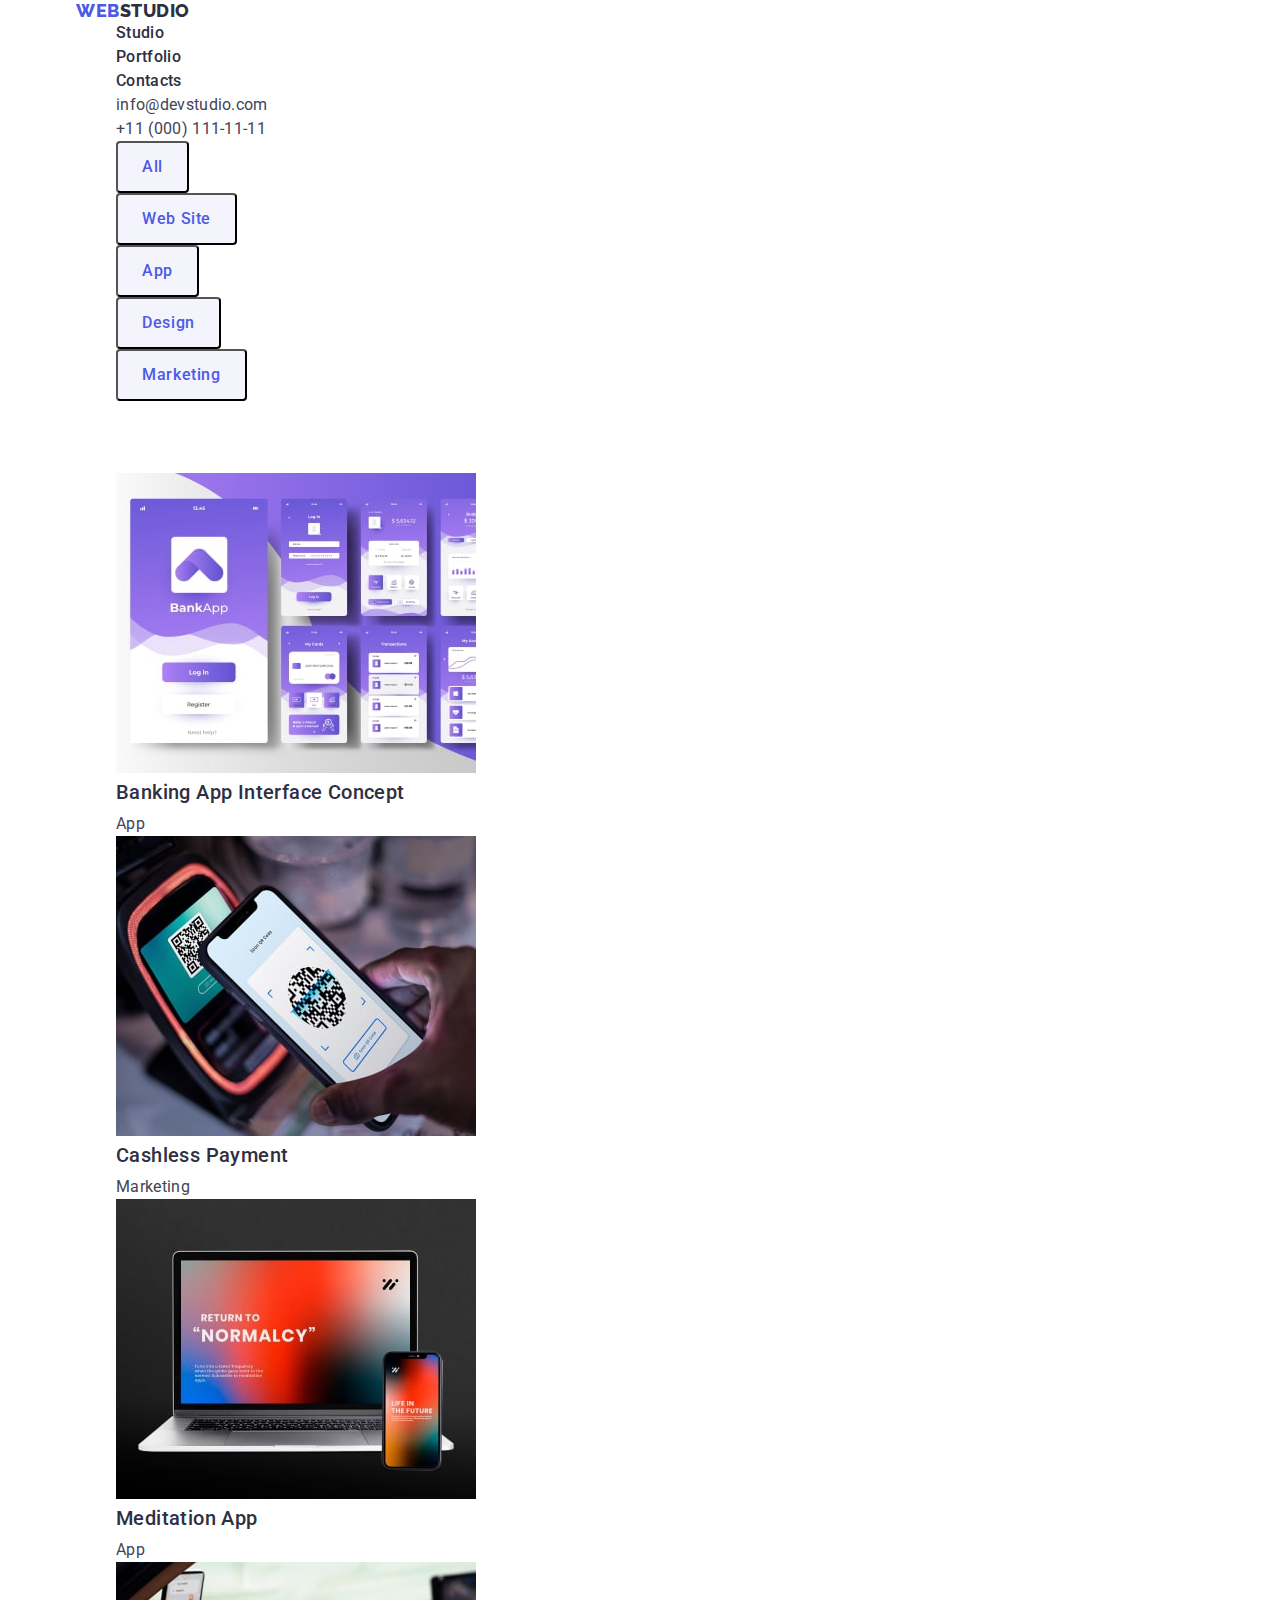
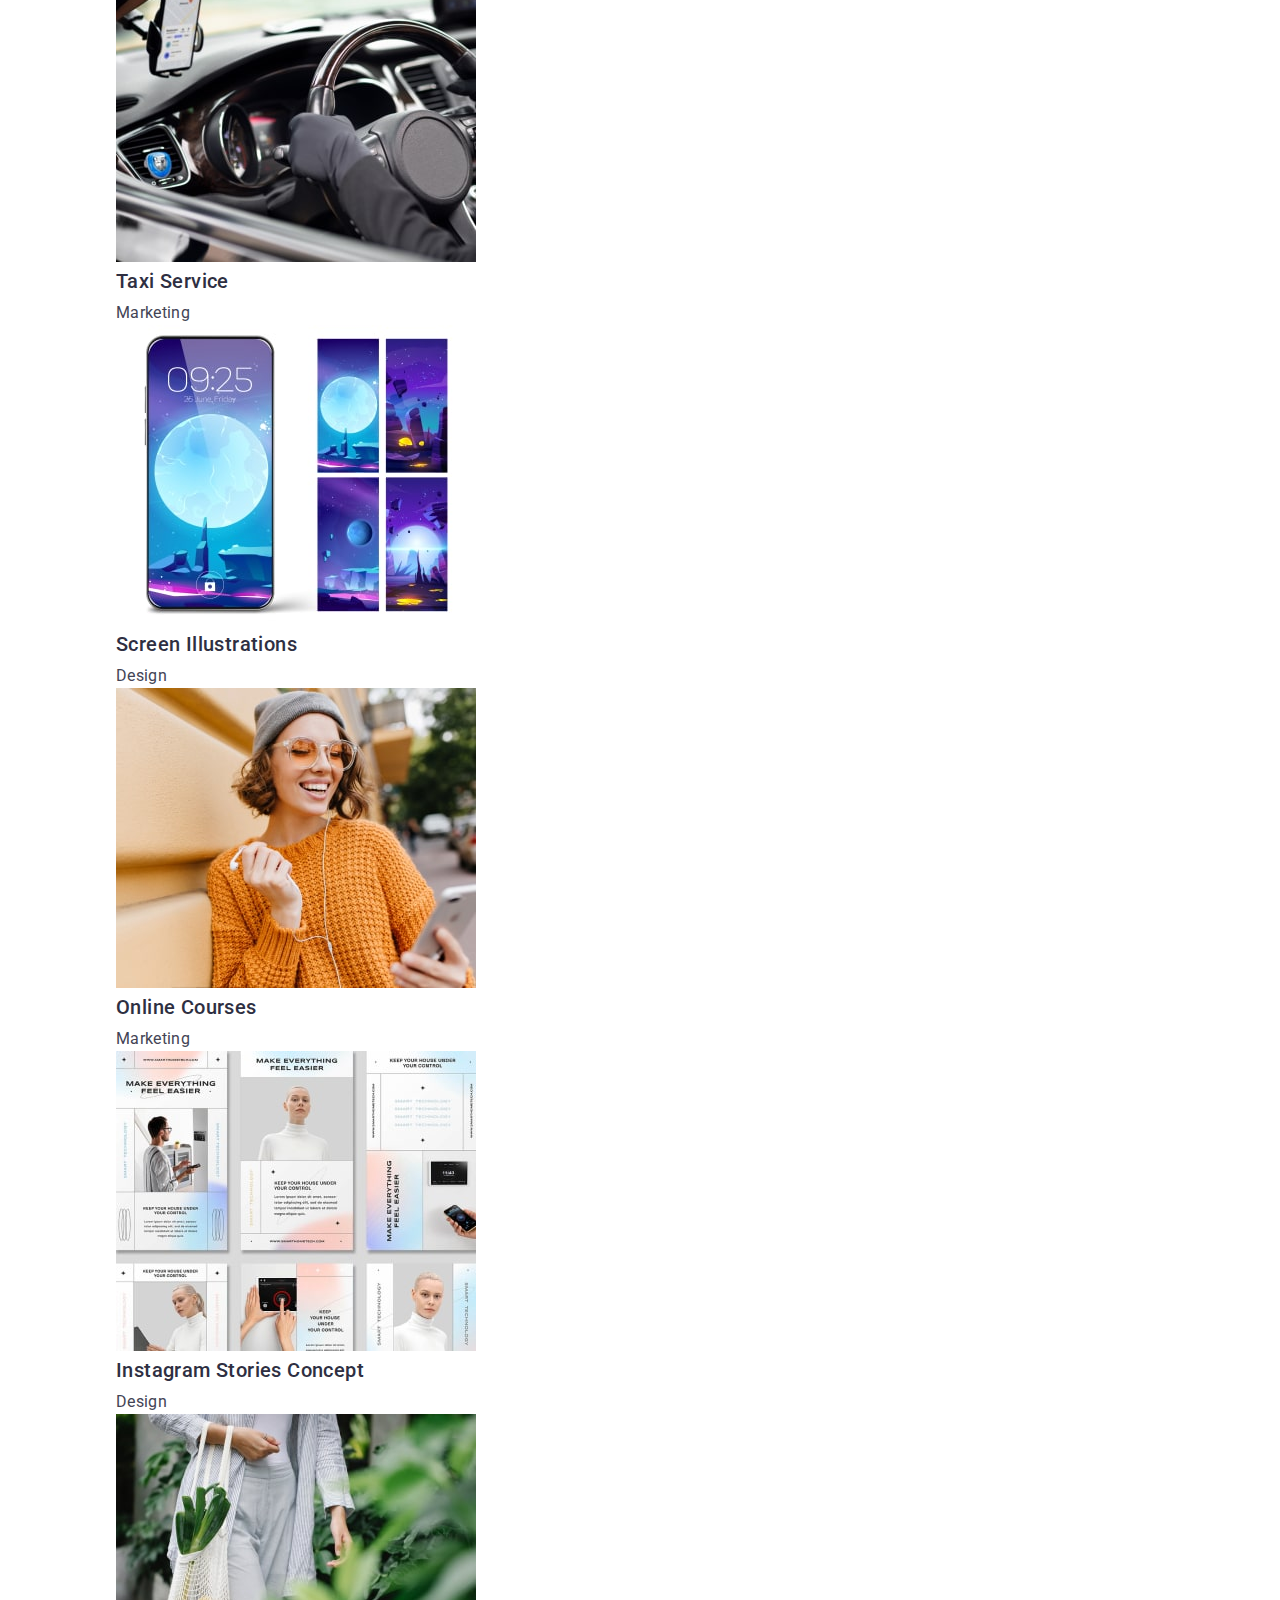
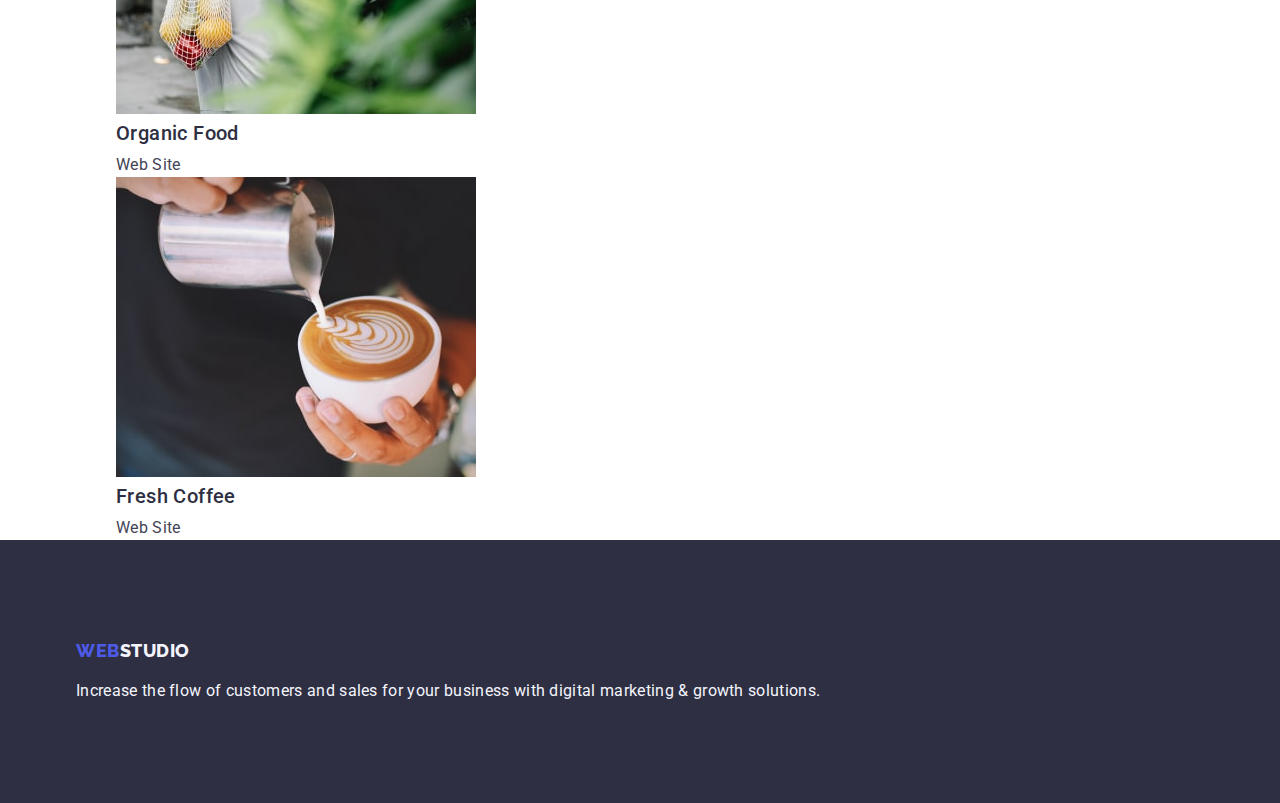
==== commit 0cebac80: "previous-page" ====
--- a/portfolio.html
+++ b/portfolio.html
@@ -19,38 +19,32 @@
   </head>
   <body>
     <header class="header">
-      <div class="container header-container">
+      <div class="container">
         <nav class="header-navigation">
           <a class="logo-web link" href="./index.html"
             >Web<span class="logo-studio">Studio</span></a
           >
           <ul class="header-menu list">
             <li class="menu-item item">
-              <a class="header-link menu-link link" href="./index.html"
-                >Studio</a
-              >
+              <a class="menu-link link" href="./index.html">Studio</a>
             </li>
             <li class="menu-item item">
-              <a class="header-link menu-link link" href="./portfolio.html"
-                >Portfolio</a
-              >
+              <a class="menu-link link" href="./portfolio.html">Portfolio</a>
             </li>
             <li class="menu-item item">
-              <a class="header-link menu-link link" href="">Contacts</a>
+              <a class="menu-link link" href="">Contacts</a>
             </li>
           </ul>
         </nav>
         <address class="header-information">
-          <ul class="header-information-list list">
-            <li class="item information-item">
-              <a
-                class="header-link contact-link link"
-                href="mailto:info@devstudio.com"
+          <ul class="list">
+            <li class="item">
+              <a class="contact-link link" href="mailto:info@devstudio.com"
                 >info@devstudio.com</a
               >
             </li>
-            <li class="item information-item">
-              <a class="header-link contact-link link" href="tel:+110001111111"
+            <li class="item">
+              <a class="contact-link link" href="tel:+110001111111"
                 >+11 (000) 111-11-11</a
               >
             </li>
@@ -59,10 +53,10 @@
       </div>
     </header>
     <main>
-      <section class="heading portfolio-section">
+      <section class="heading">
         <div class="container">
           <h1 hidden class="portfolio-title">Navigation</h1>
-          <ul class="portfolio-list list portfolio-container">
+          <ul class="portfolio-list list">
             <li class="portfolio-item item">
               <button type="button" class="portfolio-button button">All</button>
             </li>
@@ -85,145 +79,119 @@
               </button>
             </li>
           </ul>
-          <ul class="portfolio-work list portfolio-work-container">
-            <li class="item item-wrap">
-              <a href="#" class="link container-link">
+          <ul class="portfolio-work list">
+            <li class="item">
+              <a href="#" class="link">
                 <img
-                  class="portfolio-image"
                   src="./images/portfolio1.jpg"
                   alt="portfolio"
                   width="360"
                   height="300"
                 />
-                <div class="portfolio-wrap">
-                  <h2 class="portfolio-subtitle subtitle">
-                    Banking App Interface Concept
-                  </h2>
-                  <p class="portfolio-text text">App</p>
-                </div>
+                <h2 class="portfolio-subtitle subtitle">
+                  Banking App Interface Concept
+                </h2>
+                <p class="portfolio-text text">App</p>
               </a>
             </li>
-            <li class="item item-wrap">
-              <a href="#" class="link container-link"
-                ><img
-                  class="portfolio-image"
+            <li class="item">
+              <a href="#" class="link"
+                ><img
                   src="./images/portfolio2.jpg"
                   alt="portfolio"
                   width="360"
                   height="300"
                 />
-                <div class="portfolio-wrap">
-                  <h2 class="portfolio-subtitle subtitle">Cashless Payment</h2>
-                  <p class="portfolio-text text">Marketing</p>
-                </div></a
-              >
-            </li>
-            <li class="item item-wrap">
-              <a class="link container-link" href="#"
+                <h2 class="portfolio-subtitle subtitle">Cashless Payment</h2>
+                <p class="portfolio-text text">Marketing</p></a
+              >
+            </li>
+            <li class="item">
+              <a class="link" href="#"
                 ><img
                   src="./images/portfolio3.jpg"
                   alt="portfolio"
                   width="360"
                   height="300"
                 />
-                <div class="portfolio-wrap">
-                  <h2 class="portfolio-subtitle subtitle">Meditation App</h2>
-                  <p class="portfolio-text text">App</p>
-                </div></a
-              >
-            </li>
-            <li class="item item-wrap">
-              <a href="#" class="link container-link"
-                ><img
-                  class="portfolio-image"
+                <h2 class="portfolio-subtitle subtitle">Meditation App</h2>
+                <p class="portfolio-text text">App</p></a
+              >
+            </li>
+            <li class="item">
+              <a href="#" class="link"
+                ><img
                   src="./images/portfolio4.jpg"
                   alt="portfolio"
                   width="360"
                   height="300"
                 />
-                <div class="portfolio-wrap">
-                  <h2 class="portfolio-subtitle subtitle">Taxi Service</h2>
-                  <p class="portfolio-text text">Marketing</p>
-                </div></a
-              >
-            </li>
-            <li class="item item-wrap">
-              <a href="#" class="link container-link"
-                ><img
-                  class="portfolio-image"
+                <h2 class="portfolio-subtitle subtitle">Taxi Service</h2>
+                <p class="portfolio-text text">Marketing</p></a
+              >
+            </li>
+            <li class="item">
+              <a href="#" class="link"
+                ><img
                   src="./images/portfolio5.jpg"
                   alt="portfolio"
                   width="360"
                   height="300"
                 />
-                <div class="portfolio-wrap">
-                  <h2 class="portfolio-subtitle subtitle">
-                    Screen Illustrations
-                  </h2>
-                  <p class="portfolio-text text">Design</p>
-                </div></a
-              >
-            </li>
-            <li class="item item-wrap">
-              <a href="#" class="link container-link"
-                ><img
-                  class="portfolio-image"
+                <h2 class="portfolio-subtitle subtitle">
+                  Screen Illustrations
+                </h2>
+                <p class="portfolio-text text">Design</p></a
+              >
+            </li>
+            <li class="item">
+              <a href="#" class="link"
+                ><img
                   src="./images/portfolio6.jpg"
                   alt="portfolio"
                   width="360"
                   height="300"
                 />
-                <div class="portfolio-wrap">
-                  <h2 class="portfolio-subtitle subtitle">Online Courses</h2>
-                  <p class="portfolio-text text">Marketing</p>
-                </div></a
-              >
-            </li>
-            <li class="item item-wrap">
-              <a href="#" class="link container-link"
-                ><img
-                  class="portfolio-image"
+                <h2 class="portfolio-subtitle subtitle">Online Courses</h2>
+                <p class="portfolio-text text">Marketing</p></a
+              >
+            </li>
+            <li class="item">
+              <a href="#" class="link"
+                ><img
                   src="./images/portfolio7.jpg"
                   alt="portfolio"
                   width="360"
                   height="300"
                 />
-                <div class="portfolio-wrap">
-                  <h2 class="portfolio-subtitle subtitle">
-                    Instagram Stories Concept
-                  </h2>
-                  <p class="portfolio-text text">Design</p>
-                </div></a
-              >
-            </li>
-            <li class="item item-wrap">
-              <a href="#" class="link container-link"
-                ><img
-                  class="portfolio-image"
+                <h2 class="portfolio-subtitle subtitle">
+                  Instagram Stories Concept
+                </h2>
+                <p class="portfolio-text text">Design</p></a
+              >
+            </li>
+            <li class="item">
+              <a href="#" class="link"
+                ><img
                   src="./images/portfolio8.jpg"
                   alt="portfolio"
                   width="360"
                   height="300"
                 />
-                <div class="portfolio-wrap">
-                  <h2 class="portfolio-subtitle subtitle">Organic Food</h2>
-                  <p class="portfolio-text text">Web Site</p>
-                </div></a
-              >
-            </li>
-            <li class="item item-wrap">
-              <a href="#" class="link container-link"
-                ><img
-                  class="portfolio-image"
+                <h2 class="portfolio-subtitle subtitle">Organic Food</h2>
+                <p class="portfolio-text text">Web Site</p></a
+              >
+            </li>
+            <li class="item">
+              <a href="#" class="link"
+                ><img
                   src="./images/portfolio9.jpg"
                   alt="portfolio"
                   width="360"
                   height="300"
                 />
-                <div class="portfolio-wrap">
-                  <h2 class="portfolio-subtitle subtitle">Fresh Coffee</h2>
-                  <p class="portfolio-text text">Web Site</p>
-                </div></a
+                <h2 class="portfolio-subtitle subtitle">Fresh Coffee</h2>
+                <p class="portfolio-text text">Web Site</p></a
               >
             </li>
           </ul>
--- a/css/styles.css
+++ b/css/styles.css
@@ -51,40 +51,7 @@
 
 /*------------------ HEADER -------------*/
 
-.header {
-  padding-top: 25.5px;
-  padding-bottom: 25.5px;
-  border-bottom: 1px solid var(--accent);
-}
-
-.header-container {
-  display: flex;
-  align-items: center;
-}
-
-.header-navigation {
-  display: flex;
-  align-items: center;
-}
-
-.header-menu {
-  display: flex;
-  align-items: center;
-}
-
-.menu-item:not(:last-child) {
-  margin-right: 40px;
-}
-
-.header-information-list {
-  display: flex;
-  align-items: center;
-  gap: 40px;
-}
-
 .logo-web {
-  margin-right: 76px;
-
   font-family: "Raleway", sans-serif;
   font-weight: 800;
   font-size: 18px;
@@ -94,7 +61,6 @@
   text-transform: uppercase;
   color: var(--primary-brand);
 }
-
 .logo-studio {
   color: var(--dark);
 }
@@ -113,8 +79,6 @@
 }
 
 .header-information {
-  margin-left: auto;
-
   font-style: normal;
 }
 
@@ -126,16 +90,13 @@
 }
 
 .hero-title {
-  max-width: 496px;
-  text-align: center;
   margin-bottom: 48px;
-
   font-size: 56px;
   line-height: 1.07;
+
   letter-spacing: 0.02em;
   color: var(--white-background);
 }
-
 .hero-button {
   display: inline-block;
   border-radius: 4px;
@@ -158,37 +119,17 @@
 
 /* ----------------- benefits-----------*/
 
-.benefits-container {
-  display: flex;
-  align-items: center;
-  gap: 24px;
-}
-
 .benefits-subtitle {
   margin-bottom: 8px;
 }
 
 /* -----------service-------------- */
-
-.service-container {
-  display: flex;
-  align-items: center;
-  gap: 24px;
-}
 
 .service {
   padding-top: 0;
   padding-bottom: 120px;
 }
 
-/* -------------------Our Team---------------- */
-
-.team-container {
-  display: flex;
-  align-items: center;
-  gap: 24px;
-}
-
 /* title */
 .title {
   margin-bottom: 72px;
@@ -217,24 +158,13 @@
 }
 
 .team-subtitle {
-  padding-bottom: 8px;
-  text-align: center;
-}
-
-.team-image {
-  padding-bottom: 32px;
+  margin-bottom: 8px;
 }
 
 .team-item {
-  border-radius: 0px 0px 4px 4px;
   background-color: var(--white-background);
 }
 
-.team-text {
-  padding-bottom: 32px;
-  text-align: center;
-}
-
 .text {
   line-height: 1.5;
   letter-spacing: 0.02em;
@@ -242,17 +172,6 @@
 }
 
 /* -------------Portfolio------------- */
-
-.portfolio-container {
-  display: flex;
-  justify-content: center;
-  gap: 24px;
-}
-
-.portfolio-section {
-  padding-top: 96px;
-  padding-bottom: 120px;
-}
 
 .portfolio-button {
   display: inline-block;
@@ -275,45 +194,17 @@
   background: var(--pressed-state);
 }
 
-.portfolio-work-container {
-  display: flex;
-  flex-wrap: wrap;
-  gap: 48px 24px;
-  padding-left: 0;
-  padding-right: 0;
-}
-
-.item-wrap {
-  flex-basis: calc((100 - 48px) / 3);
-  background: var(--white-background);
-}
-
 .portfolio-subtitle {
-  padding-top: 32px;
-  padding-bottom: 8px;
+  margin-bottom: 8px;
 }
 
 .portfolio-list {
   margin-bottom: 72px;
-  padding: 0;
-}
-
-.portfolio-text {
-  padding-bottom: 32px;
-}
-
-.portfolio-image {
-  display: block;
-}
-
-.portfolio-wrap {
-  border: 1px solid #e7e9fc;
-  border-top: 0;
 }
 
 /* -------------Footer------------------------- */
 .footer {
-  padding: 101.5px 0;
+  padding: 100px 0;
   background: var(--dark);
 }
 .footer-logo {
@@ -324,6 +215,5 @@
   color: var(--light);
 }
 .footer-text {
-  width: 264px;
   color: var(--light);
 }
